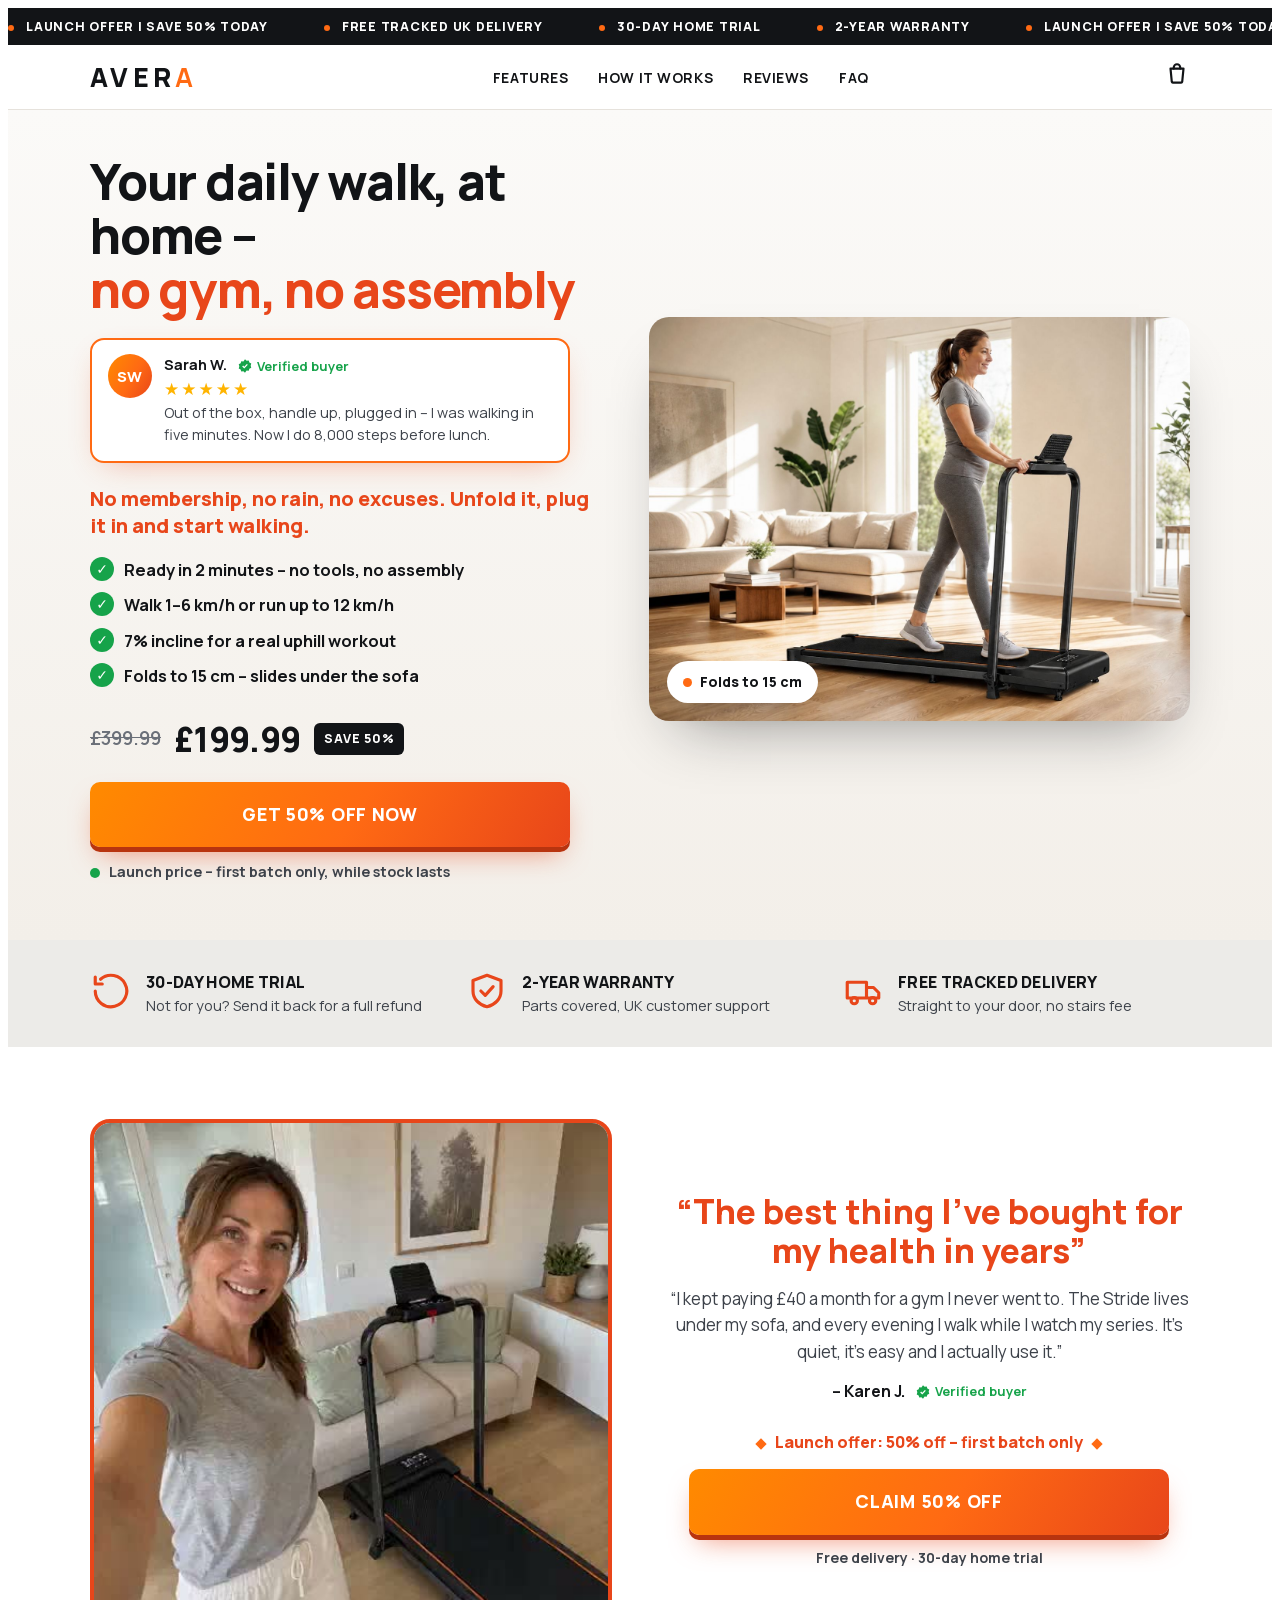
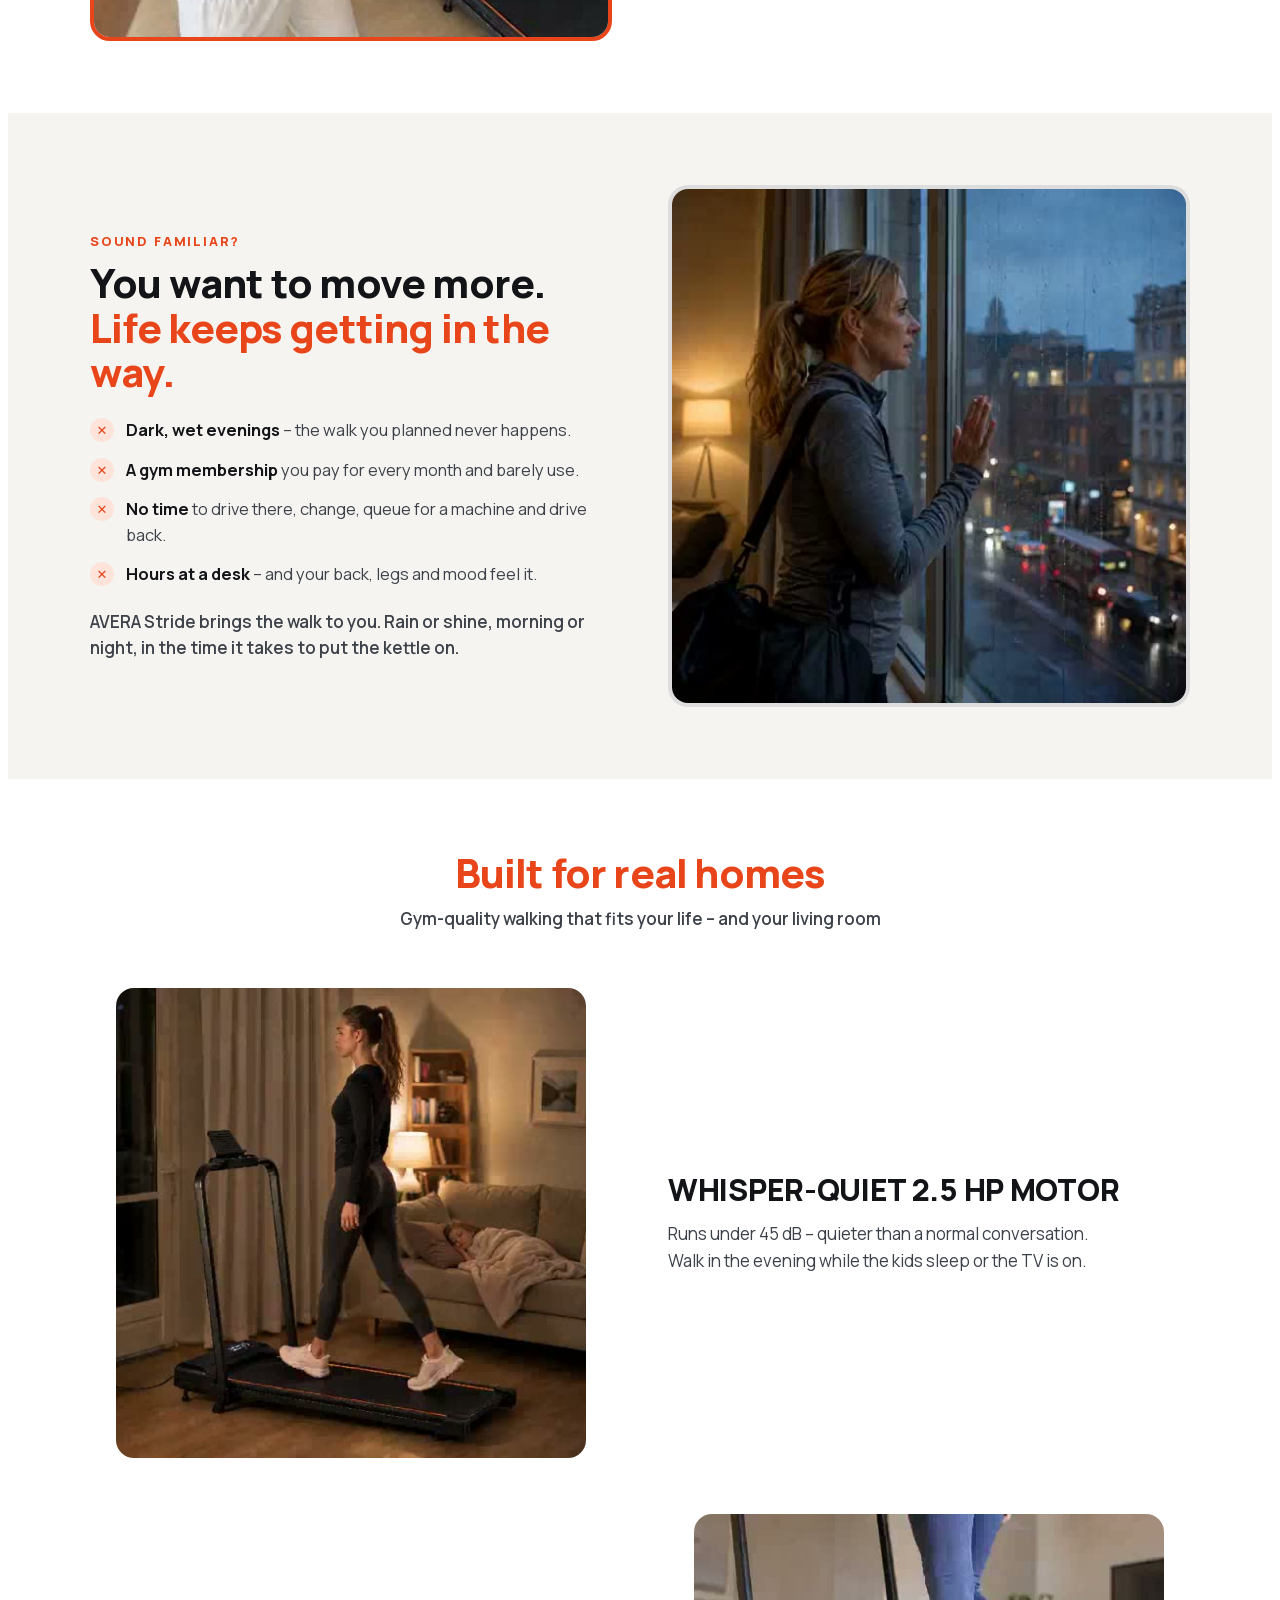
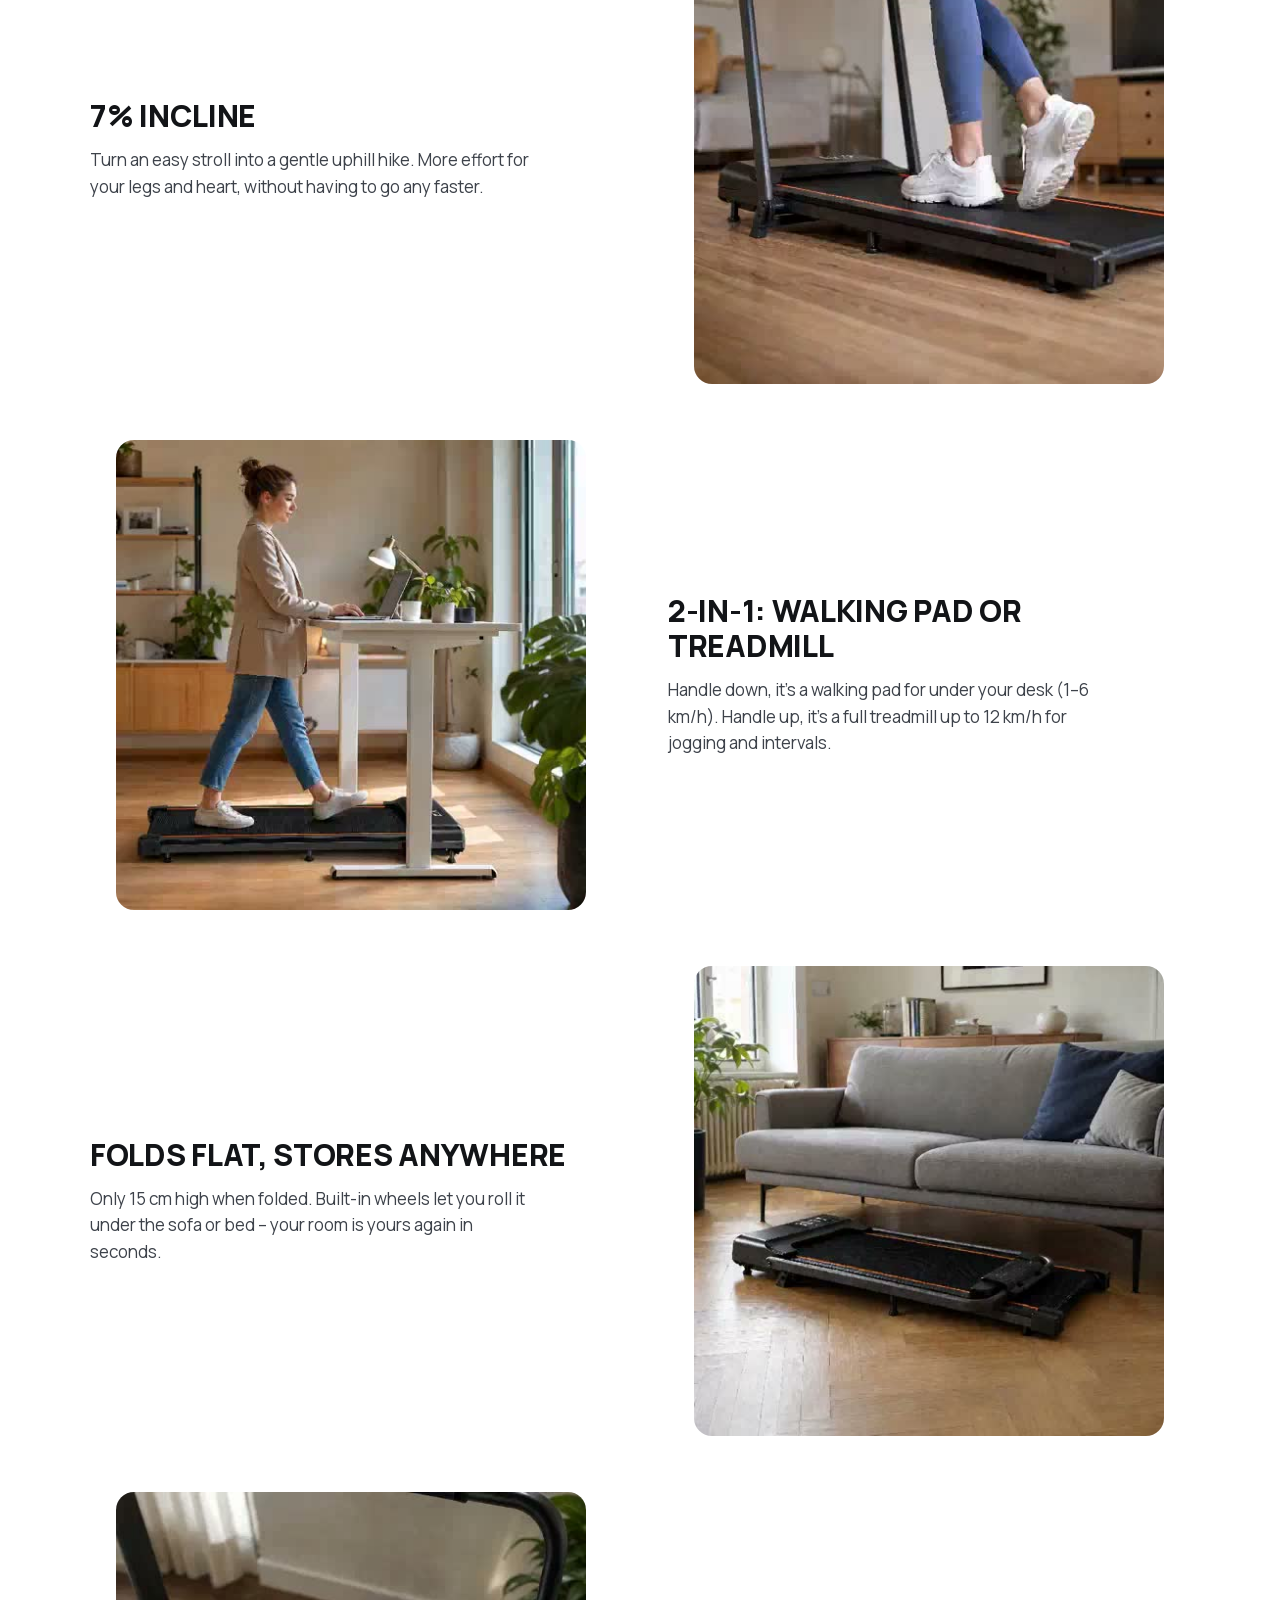
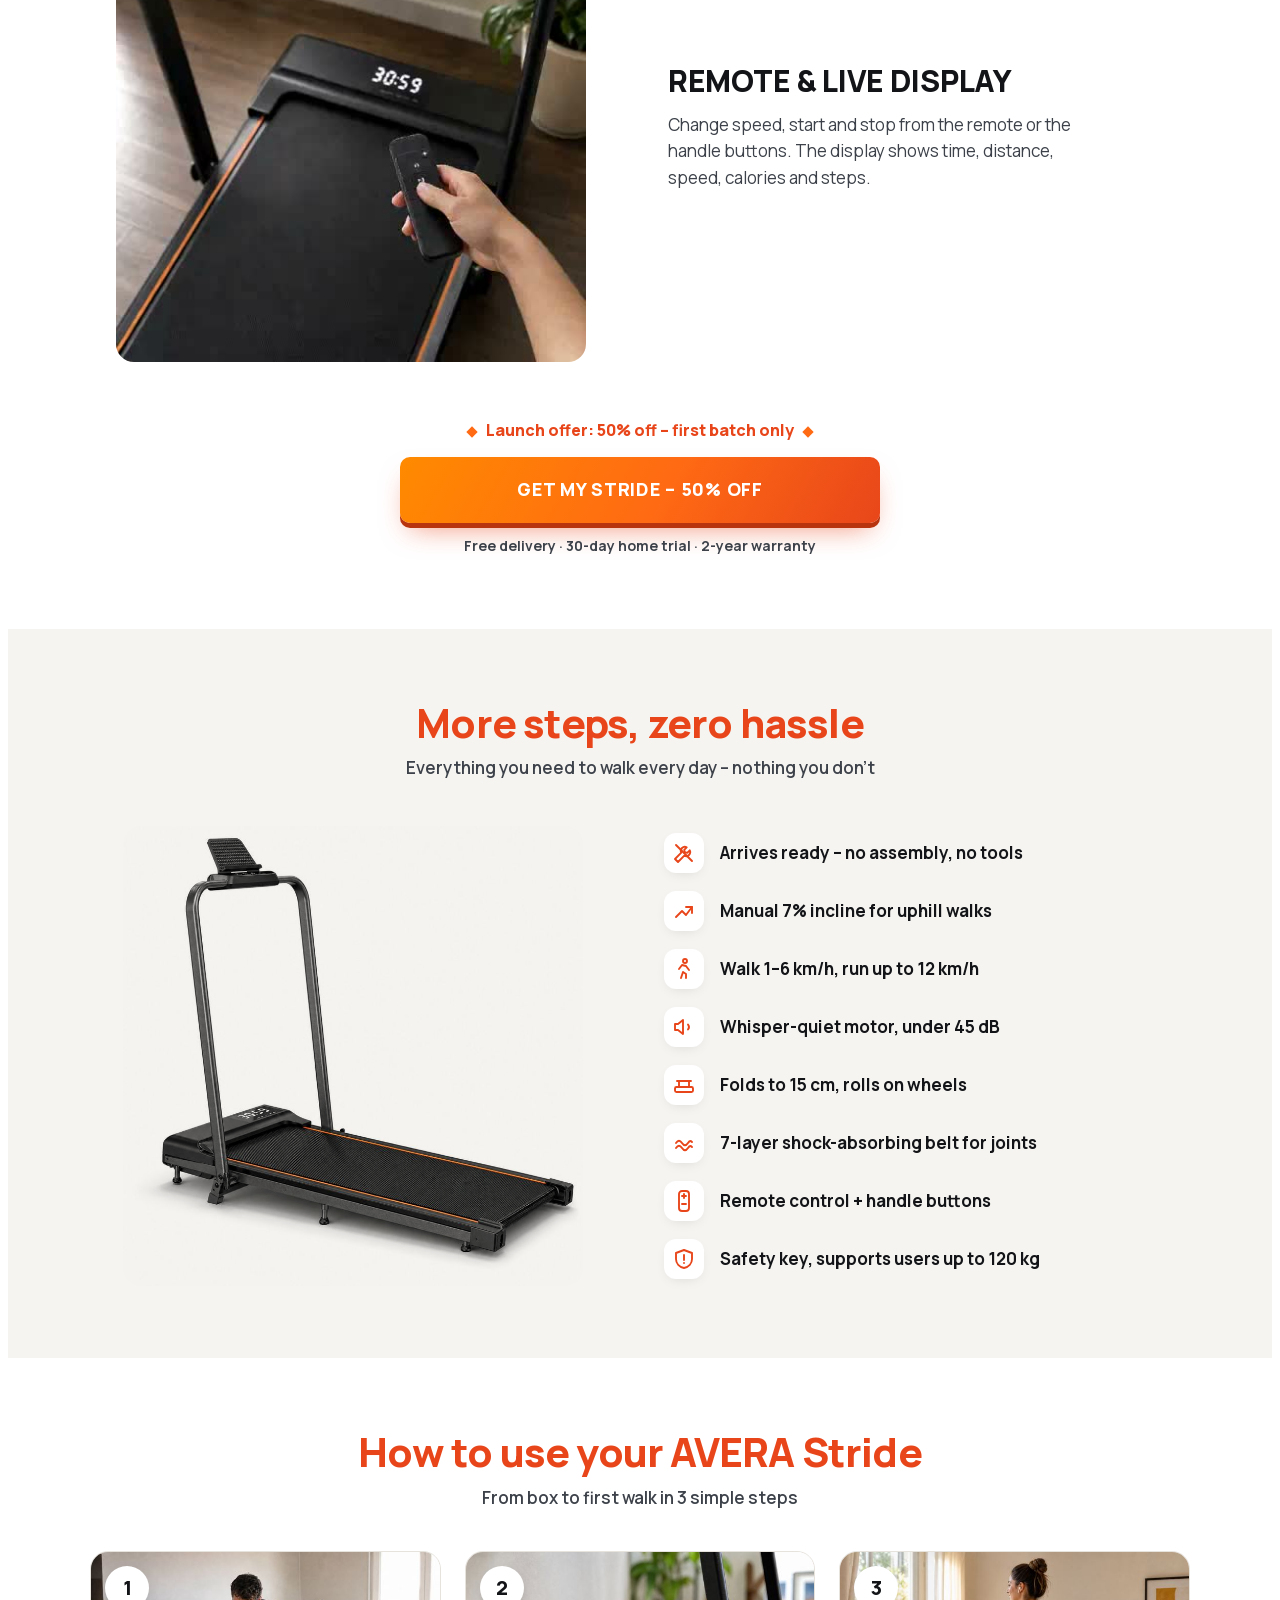
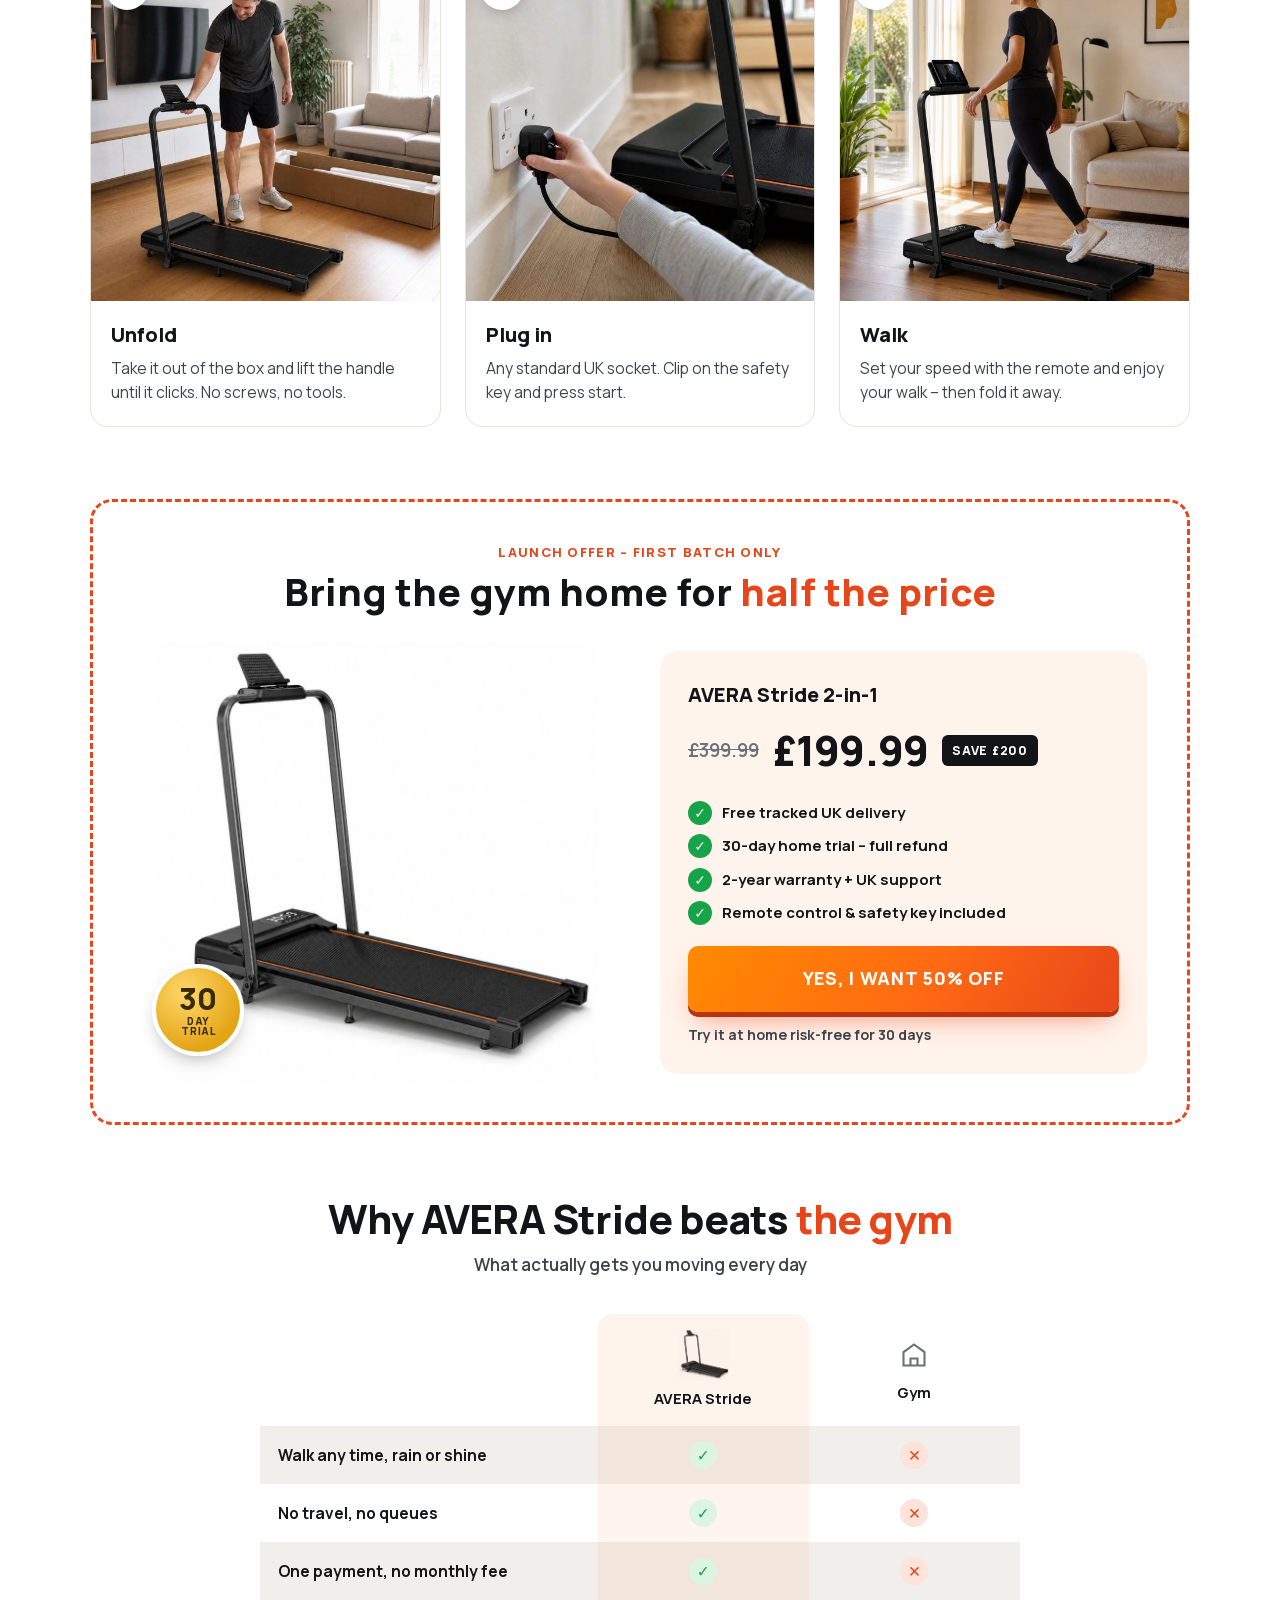
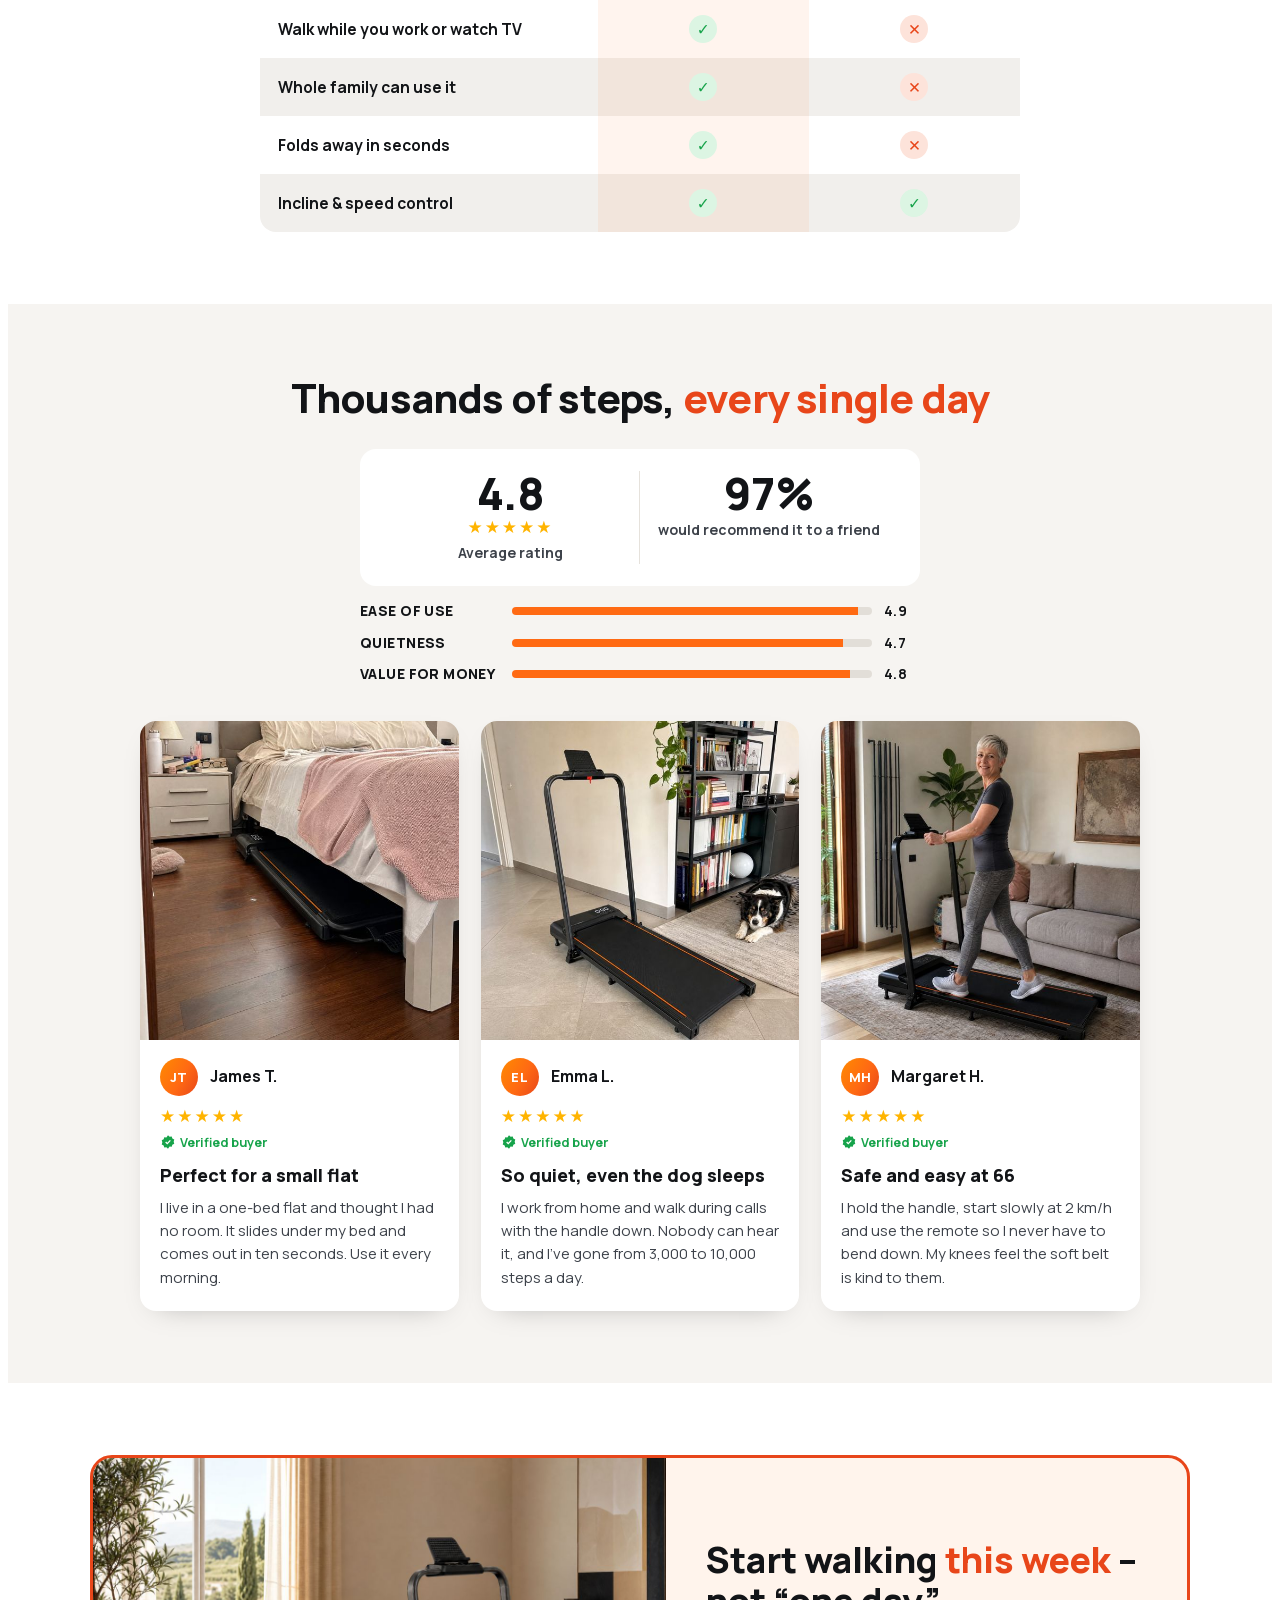
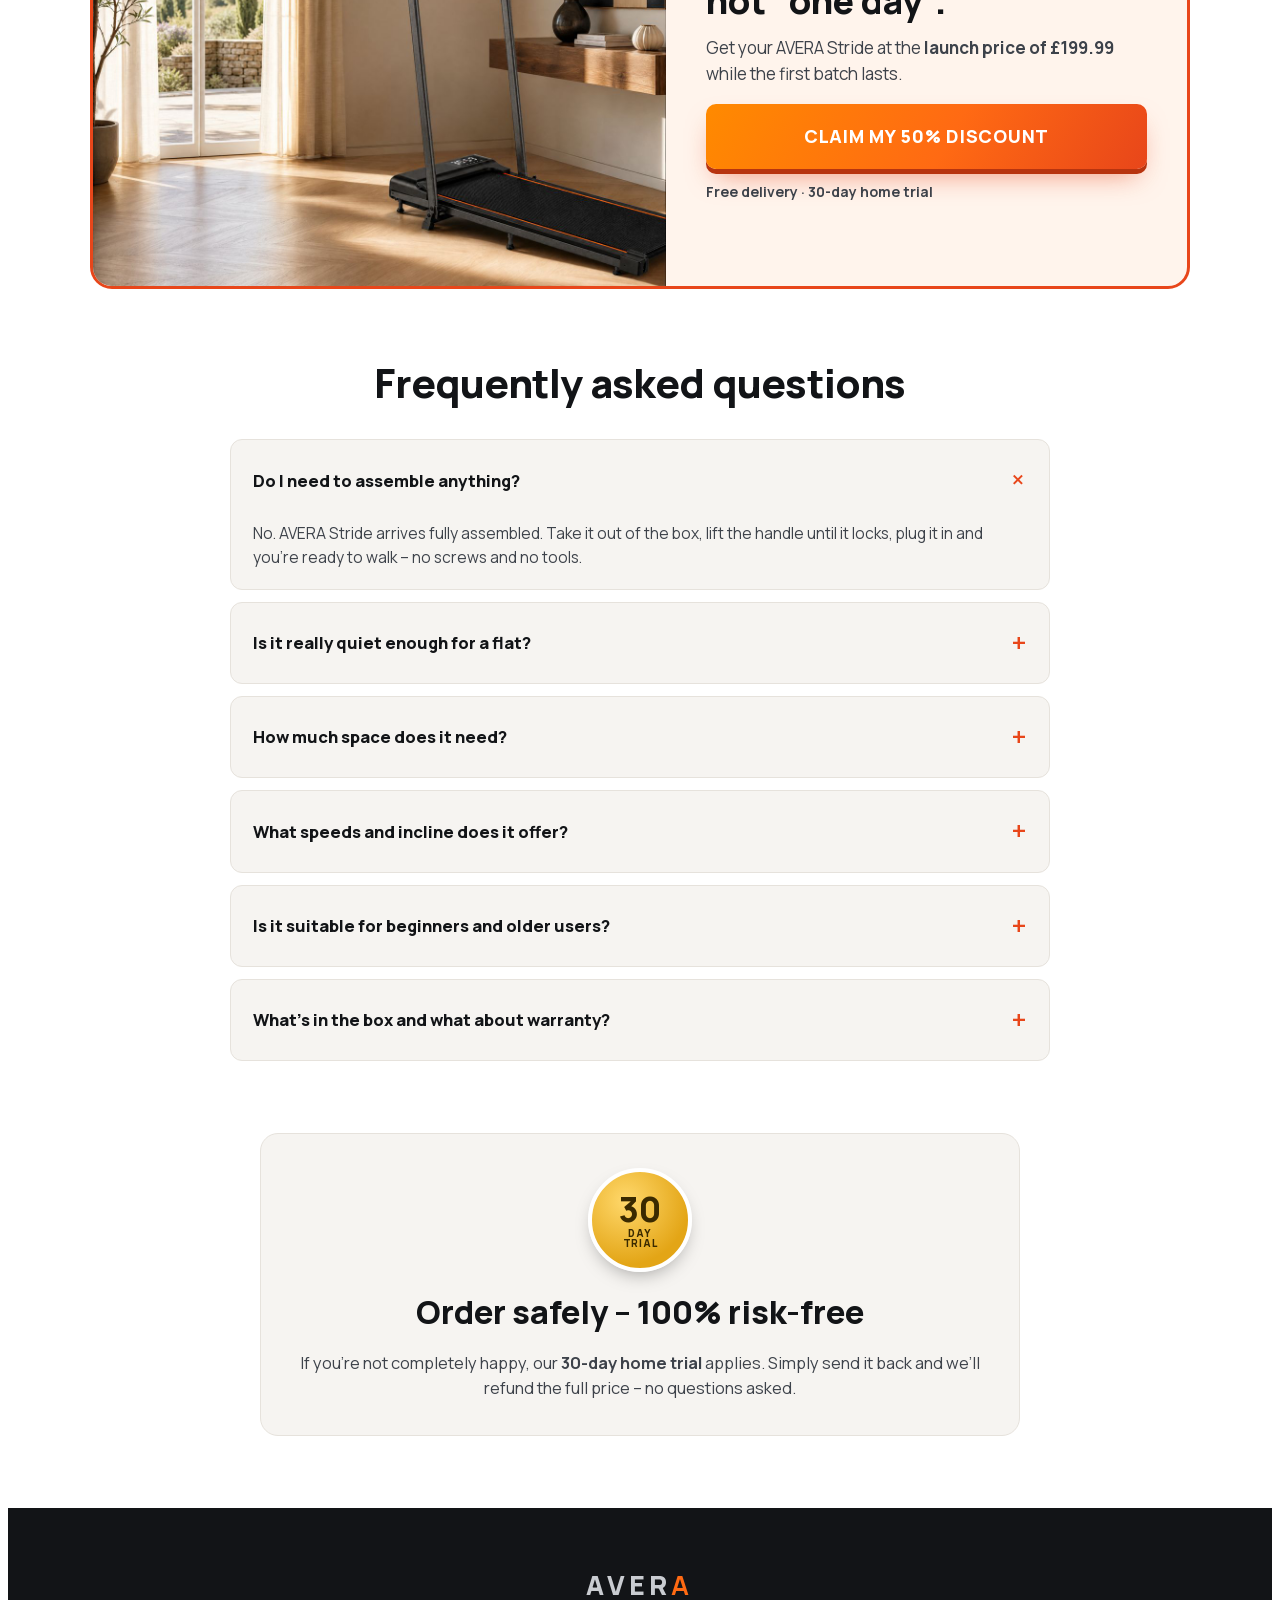
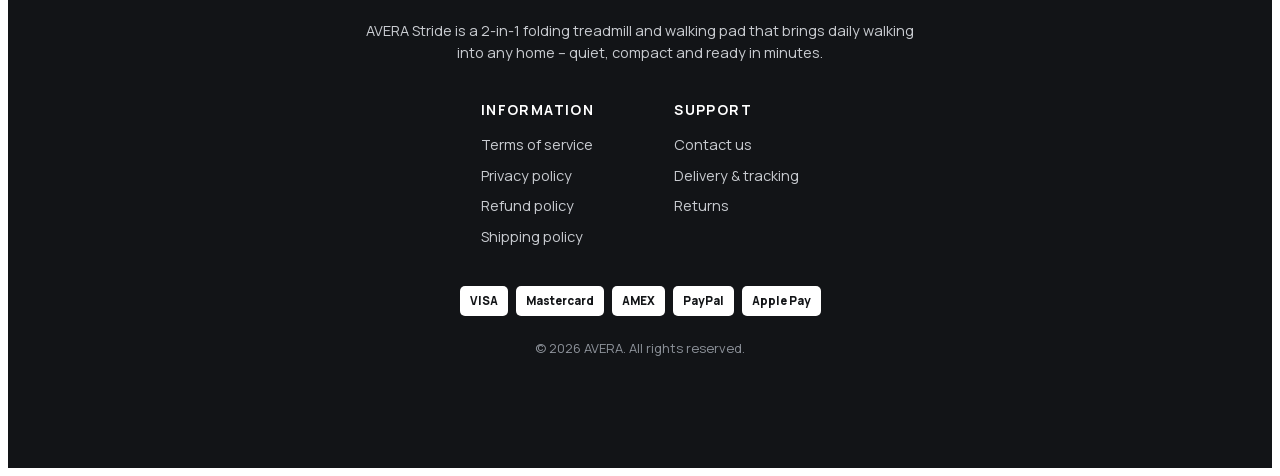
==== index.html @ 20d6e815 "Landing AVERA Stride (UK) per import CheckoutChamp Co-Authored-By: Claude Opus 5.5 (1M context) <nor" ====
<!DOCTYPE html>
<html lang="en-GB">
<head>
<meta charset="utf-8">
<meta name="viewport" content="width=device-width,initial-scale=1">
<title>AVERA Stride – 2-in-1 folding treadmill with incline</title>
<meta name="description" content="AVERA Stride: a 2-in-1 folding treadmill and walking pad with 7% incline. No assembly, whisper-quiet 2.5 HP motor, folds to 15 cm. 30-day home trial.">
<link rel="stylesheet" href="https://camillithomas7-prog.github.io/avera-stride/style-84ce4149.css">
</head>
<body>
<div class="aw">

<div class="aw-bar"><div class="aw-bar-track">
<span>LAUNCH OFFER | SAVE 50% TODAY</span><span>FREE TRACKED UK DELIVERY</span><span>30-DAY HOME TRIAL</span><span>2-YEAR WARRANTY</span>
<span>LAUNCH OFFER | SAVE 50% TODAY</span><span>FREE TRACKED UK DELIVERY</span><span>30-DAY HOME TRIAL</span><span>2-YEAR WARRANTY</span>
</div></div>

<header class="aw-head"><div class="aw-wrap">
<a class="aw-logo" href="#top">AVER<b>A</b></a>
<nav class="aw-nav"><a href="#features">Features</a><a href="#how">How it works</a><a href="#reviews">Reviews</a><a href="#faq">FAQ</a></nav>
<a class="aw-cart" href="/checkout" aria-label="Checkout"><svg viewBox="0 0 24 24" fill="none" stroke="currentColor" stroke-width="2" stroke-linecap="round" stroke-linejoin="round"><path d="M6 7h12l-1.2 12.2a1 1 0 0 1-1 .8H8.2a1 1 0 0 1-1-.8z"/><path d="M9 7V6a3 3 0 0 1 6 0v1"/></svg></a>
</div></header>

<section class="aw-hero" id="top"><div class="aw-wrap aw-hero-in">
<div class="aw-hero-copy">
<h1>Your daily walk, at home –<br><em>no gym, no assembly</em></h1>
<div class="aw-review">
<div class="aw-av">SW</div>
<div><p class="aw-review-top"><b>Sarah W.</b><span class="aw-ver"><svg viewBox="0 0 24 24"><path d="M12 2l2.4 2.2 3.2-.4.9 3.1 2.9 1.5-.9 3.1.9 3.1-2.9 1.5-.9 3.1-3.2-.4L12 22l-2.4-2.2-3.2.4-.9-3.1-2.9-1.5.9-3.1-.9-3.1 2.9-1.5.9-3.1 3.2.4z"/><path d="M8.5 12l2.4 2.4 4.6-4.8" fill="none" stroke="#fff" stroke-width="2"/></svg>Verified buyer</span></p>
<span class="aw-stars">★★★★★</span>
<p>Out of the box, handle up, plugged in – I was walking in five minutes. Now I do 8,000 steps before lunch.</p></div>
</div>
<p class="aw-hook">No membership, no rain, no excuses. Unfold it, plug it in and start walking.</p>
<ul class="aw-ticks">
<li>Ready in 2 minutes – no tools, no assembly</li>
<li>Walk 1–6 km/h or run up to 12 km/h</li>
<li>7% incline for a real uphill workout</li>
<li>Folds to 15 cm – slides under the sofa</li>
</ul>
<div class="aw-price"><s>£399.99</s><strong>£199.99</strong><span>SAVE 50%</span></div>
<a class="aw-cta" href="/checkout">GET 50% OFF NOW</a>
<p class="aw-stock"><i></i>Launch price – first batch only, while stock lasts</p>
</div>
<div class="aw-hero-media"><img src="https://camillithomas7-prog.github.io/avera-stride/assets/hero.jpg" alt="Woman walking on the AVERA Stride treadmill in her living room"><span class="aw-chip">Folds to 15 cm</span></div>
</div></section>

<section class="aw-trust"><div class="aw-wrap aw-trust-in">
<div><svg viewBox="0 0 24 24"><path d="M3 12a9 9 0 1 0 3-6.7"/><path d="M3 4v4h4"/></svg><div><b>30-DAY HOME TRIAL</b><p>Not for you? Send it back for a full refund</p></div></div>
<div><svg viewBox="0 0 24 24"><path d="M12 3l8 3v6c0 4.5-3.4 8-8 9-4.6-1-8-4.5-8-9V6z"/><path d="M8.5 12l2.5 2.5 4.5-5"/></svg><div><b>2-YEAR WARRANTY</b><p>Parts covered, UK customer support</p></div></div>
<div><svg viewBox="0 0 24 24"><path d="M3 7h11v9H3zM14 10h4l3 3v3h-7z"/><circle cx="7" cy="17.5" r="1.8"/><circle cx="17.5" cy="17.5" r="1.8"/></svg><div><b>FREE TRACKED DELIVERY</b><p>Straight to your door, no stairs fee</p></div></div>
</div></section>

<section class="aw-sec"><div class="aw-wrap aw-split">
<div class="aw-frame"><video src="https://camillithomas7-prog.github.io/avera-stride/assets/s-ugc.mp4" poster="https://camillithomas7-prog.github.io/avera-stride/assets/p-ugc.jpg" autoplay muted loop playsinline preload="auto"></video></div>
<div class="aw-quote">
<h2>“The best thing I’ve bought for my health in years”</h2>
<p>“I kept paying £40 a month for a gym I never went to. The Stride lives under my sofa, and every evening I walk while I watch my series. It’s quiet, it’s easy and I actually use it.”</p>
<p class="aw-quote-by"><b>– Karen J.</b><span class="aw-ver"><svg viewBox="0 0 24 24"><path d="M12 2l2.4 2.2 3.2-.4.9 3.1 2.9 1.5-.9 3.1.9 3.1-2.9 1.5-.9 3.1-3.2-.4L12 22l-2.4-2.2-3.2.4-.9-3.1-2.9-1.5.9-3.1-.9-3.1 2.9-1.5.9-3.1 3.2.4z"/><path d="M8.5 12l2.4 2.4 4.6-4.8" fill="none" stroke="#fff" stroke-width="2"/></svg>Verified buyer</span></p>
<p class="aw-flash">Launch offer: 50% off – first batch only</p>
<a class="aw-cta" href="/checkout">CLAIM 50% OFF</a>
<p class="aw-note">Free delivery · 30-day home trial</p>
</div>
</div></section>

<section class="aw-sec aw-soft"><div class="aw-wrap aw-split aw-split--rev">
<div class="aw-frame aw-frame--plain"><video src="https://camillithomas7-prog.github.io/avera-stride/assets/s-problem.mp4" poster="https://camillithomas7-prog.github.io/avera-stride/assets/p-problem.jpg" autoplay muted loop playsinline preload="auto"></video></div>
<div>
<p class="aw-eyebrow">Sound familiar?</p>
<h2 class="aw-h2">You want to move more. <em>Life keeps getting in the way.</em></h2>
<ul class="aw-cross">
<li><b>Dark, wet evenings</b> – the walk you planned never happens.</li>
<li><b>A gym membership</b> you pay for every month and barely use.</li>
<li><b>No time</b> to drive there, change, queue for a machine and drive back.</li>
<li><b>Hours at a desk</b> – and your back, legs and mood feel it.</li>
</ul>
<p class="aw-lead">AVERA Stride brings the walk to you. Rain or shine, morning or night, in the time it takes to put the kettle on.</p>
</div>
</div></section>

<section class="aw-sec" id="features"><div class="aw-wrap">
<div class="aw-center"><h2 class="aw-h2"><em>Built for real homes</em></h2><p class="aw-sub">Gym-quality walking that fits your life – and your living room</p></div>
<div class="aw-feat">
<div class="aw-feat-media"><video src="https://camillithomas7-prog.github.io/avera-stride/assets/s-silent.mp4" poster="https://camillithomas7-prog.github.io/avera-stride/assets/p-silent.jpg" autoplay muted loop playsinline preload="auto"></video></div>
<div class="aw-feat-txt"><h3>WHISPER-QUIET 2.5 HP MOTOR</h3><p>Runs under 45 dB – quieter than a normal conversation. Walk in the evening while the kids sleep or the TV is on.</p></div>
</div>
<div class="aw-feat aw-feat--rev">
<div class="aw-feat-media"><video src="https://camillithomas7-prog.github.io/avera-stride/assets/s-incline.mp4" poster="https://camillithomas7-prog.github.io/avera-stride/assets/p-incline.jpg" autoplay muted loop playsinline preload="auto"></video></div>
<div class="aw-feat-txt"><h3>7% INCLINE</h3><p>Turn an easy stroll into a gentle uphill hike. More effort for your legs and heart, without having to go any faster.</p></div>
</div>
<div class="aw-feat">
<div class="aw-feat-media"><video src="https://camillithomas7-prog.github.io/avera-stride/assets/s-desk.mp4" poster="https://camillithomas7-prog.github.io/avera-stride/assets/p-desk.jpg" autoplay muted loop playsinline preload="auto"></video></div>
<div class="aw-feat-txt"><h3>2-IN-1: WALKING PAD OR TREADMILL</h3><p>Handle down, it’s a walking pad for under your desk (1–6 km/h). Handle up, it’s a full treadmill up to 12 km/h for jogging and intervals.</p></div>
</div>
<div class="aw-feat aw-feat--rev">
<div class="aw-feat-media"><video src="https://camillithomas7-prog.github.io/avera-stride/assets/s-fold.mp4" poster="https://camillithomas7-prog.github.io/avera-stride/assets/p-fold.jpg" autoplay muted loop playsinline preload="auto"></video></div>
<div class="aw-feat-txt"><h3>FOLDS FLAT, STORES ANYWHERE</h3><p>Only 15 cm high when folded. Built-in wheels let you roll it under the sofa or bed – your room is yours again in seconds.</p></div>
</div>
<div class="aw-feat">
<div class="aw-feat-media"><video src="https://camillithomas7-prog.github.io/avera-stride/assets/s-remote.mp4" poster="https://camillithomas7-prog.github.io/avera-stride/assets/p-remote.jpg" autoplay muted loop playsinline preload="auto"></video></div>
<div class="aw-feat-txt"><h3>REMOTE &amp; LIVE DISPLAY</h3><p>Change speed, start and stop from the remote or the handle buttons. The display shows time, distance, speed, calories and steps.</p></div>
</div>
<div class="aw-center aw-mini-cta"><p class="aw-flash">Launch offer: 50% off – first batch only</p><a class="aw-cta" href="/checkout">GET MY STRIDE – 50% OFF</a><p class="aw-note">Free delivery · 30-day home trial · 2-year warranty</p></div>
</div></section>

<section class="aw-sec aw-soft"><div class="aw-wrap aw-benefits">
<div class="aw-center"><h2 class="aw-h2"><em>More steps, zero hassle</em></h2><p class="aw-sub">Everything you need to walk every day – nothing you don’t</p></div>
<div class="aw-ben-in">
<img src="https://camillithomas7-prog.github.io/avera-stride/assets/pack.jpg" alt="AVERA Stride folding treadmill">
<ul class="aw-icons">
<li><svg viewBox="0 0 24 24"><path d="M14.7 6.3a4 4 0 0 0-5.4 5.4L3 18l3 3 6.3-6.3a4 4 0 0 0 5.4-5.4l-2.5 2.5-2.4-.6-.6-2.4z"/><path d="M4 4l16 16"/></svg>Arrives ready – no assembly, no tools</li>
<li><svg viewBox="0 0 24 24"><path d="M4 18l6-6 4 4 6-8"/><path d="M14 8h6v6"/></svg>Manual 7% incline for uphill walks</li>
<li><svg viewBox="0 0 24 24"><circle cx="13" cy="4" r="2"/><path d="M9 21l2-6 3 2v4M7 12l3-4 4 1 3 4"/></svg>Walk 1–6 km/h, run up to 12 km/h</li>
<li><svg viewBox="0 0 24 24"><path d="M11 5L6 9H3v6h3l5 4z"/><path d="M16 9.5a4 4 0 0 1 0 5"/></svg>Whisper-quiet motor, under 45 dB</li>
<li><svg viewBox="0 0 24 24"><rect x="3" y="14" width="18" height="5" rx="1.5"/><path d="M7 14V8M17 14V8M5 8h14"/></svg>Folds to 15 cm, rolls on wheels</li>
<li><svg viewBox="0 0 24 24"><path d="M4 12c2-3 4-3 6 0s4 3 6 0 3-2 4-1"/><path d="M4 17c2-3 4-3 6 0s4 3 6 0 3-2 4-1"/></svg>7-layer shock-absorbing belt for joints</li>
<li><svg viewBox="0 0 24 24"><rect x="7" y="2" width="10" height="20" rx="3"/><path d="M10 7h4M12 5v4M10 15h4"/></svg>Remote control + handle buttons</li>
<li><svg viewBox="0 0 24 24"><path d="M12 3l8 3v6c0 4.5-3.4 8-8 9-4.6-1-8-4.5-8-9V6z"/><path d="M12 8v5M12 16h.01"/></svg>Safety key, supports users up to 120 kg</li>
</ul>
</div>
</div></section>

<section class="aw-sec" id="how"><div class="aw-wrap">
<div class="aw-center"><h2 class="aw-h2"><em>How to use your AVERA Stride</em></h2><p class="aw-sub">From box to first walk in 3 simple steps</p></div>
<div class="aw-steps">
<div class="aw-step"><div class="aw-step-img"><img src="https://camillithomas7-prog.github.io/avera-stride/assets/s1.jpg" alt="Lifting the treadmill handle"><span>1</span></div><div class="aw-step-txt"><h3>Unfold</h3><p>Take it out of the box and lift the handle until it clicks. No screws, no tools.</p></div></div>
<div class="aw-step"><div class="aw-step-img"><img src="https://camillithomas7-prog.github.io/avera-stride/assets/s2.jpg" alt="Plugging the treadmill into a UK socket"><span>2</span></div><div class="aw-step-txt"><h3>Plug in</h3><p>Any standard UK socket. Clip on the safety key and press start.</p></div></div>
<div class="aw-step"><div class="aw-step-img"><img src="https://camillithomas7-prog.github.io/avera-stride/assets/s3.jpg" alt="Woman walking on the treadmill"><span>3</span></div><div class="aw-step-txt"><h3>Walk</h3><p>Set your speed with the remote and enjoy your walk – then fold it away.</p></div></div>
</div>
<p class="aw-swipe">Swipe to see all 3 steps →</p>
</div></section>

<section class="aw-sec" style="padding-top:0"><div class="aw-wrap">
<div class="aw-offer">
<p class="aw-offer-k">Launch offer – first batch only</p>
<h2>Bring the gym home for <em>half the price</em></h2>
<div class="aw-offer-in">
<div class="aw-offer-img"><img src="https://camillithomas7-prog.github.io/avera-stride/assets/pack.jpg" alt="AVERA Stride"><span class="aw-seal">30<small>DAY<br>TRIAL</small></span></div>
<div class="aw-offer-box">
<p class="aw-offer-name">AVERA Stride 2-in-1</p>
<div class="aw-price aw-price--big"><s>£399.99</s><strong>£199.99</strong><span>SAVE £200</span></div>
<ul class="aw-ticks aw-ticks--sm">
<li>Free tracked UK delivery</li>
<li>30-day home trial – full refund</li>
<li>2-year warranty + UK support</li>
<li>Remote control &amp; safety key included</li>
</ul>
<a class="aw-cta aw-cta--pulse" href="/checkout">YES, I WANT 50% OFF</a>
<p class="aw-note">Try it at home risk-free for 30 days</p>
</div>
</div>
</div>
</div></section>

<section class="aw-sec" style="padding-top:0"><div class="aw-wrap">
<div class="aw-center"><h2 class="aw-h2">Why AVERA Stride beats <em>the gym</em></h2><p class="aw-sub">What actually gets you moving every day</p></div>
<div class="aw-compare">
<div class="aw-row aw-row--head"><div></div><div><img src="https://camillithomas7-prog.github.io/avera-stride/assets/pack.jpg" alt=""><b>AVERA Stride</b></div><div><svg viewBox="0 0 24 24"><path d="M3 9.5L12 3l9 6.5V21H3z"/><path d="M9 21v-6h6v6"/></svg><b>Gym</b></div></div>
<div class="aw-row"><div>Walk any time, rain or shine</div><div><span class="aw-yes">✓</span></div><div><span class="aw-no">✕</span></div></div>
<div class="aw-row"><div>No travel, no queues</div><div><span class="aw-yes">✓</span></div><div><span class="aw-no">✕</span></div></div>
<div class="aw-row"><div>One payment, no monthly fee</div><div><span class="aw-yes">✓</span></div><div><span class="aw-no">✕</span></div></div>
<div class="aw-row"><div>Walk while you work or watch TV</div><div><span class="aw-yes">✓</span></div><div><span class="aw-no">✕</span></div></div>
<div class="aw-row"><div>Whole family can use it</div><div><span class="aw-yes">✓</span></div><div><span class="aw-no">✕</span></div></div>
<div class="aw-row"><div>Folds away in seconds</div><div><span class="aw-yes">✓</span></div><div><span class="aw-no">✕</span></div></div>
<div class="aw-row"><div>Incline &amp; speed control</div><div><span class="aw-yes">✓</span></div><div><span class="aw-yes">✓</span></div></div>
</div>
</div></section>

<section class="aw-sec aw-soft" id="reviews"><div class="aw-wrap">
<div class="aw-rev-box">
<h2 class="aw-h2" style="text-align:center">Thousands of steps, <em>every single day</em></h2>
<div class="aw-score">
<div class="aw-score-l"><b>4.8</b><span class="aw-stars">★★★★★</span><small>Average rating</small></div>
<div class="aw-score-r"><b>97%</b><small>would recommend it to a friend</small></div>
</div>
<div class="aw-bars"><p><span>Ease of use</span><i style="--v:96%"></i><b>4.9</b></p><p><span>Quietness</span><i style="--v:92%"></i><b>4.7</b></p><p><span>Value for money</span><i style="--v:94%"></i><b>4.8</b></p></div>
<div class="aw-revs">
<div class="aw-rev"><img src="https://camillithomas7-prog.github.io/avera-stride/assets/r1.jpg" alt="Treadmill stored under a bed"><div class="aw-rev-b"><div class="aw-rev-h"><div class="aw-av">JT</div><b>James T.</b></div><span class="aw-stars">★★★★★</span><span class="aw-ver aw-ver--sm"><svg viewBox="0 0 24 24"><path d="M12 2l2.4 2.2 3.2-.4.9 3.1 2.9 1.5-.9 3.1.9 3.1-2.9 1.5-.9 3.1-3.2-.4L12 22l-2.4-2.2-3.2.4-.9-3.1-2.9-1.5.9-3.1-.9-3.1 2.9-1.5.9-3.1 3.2.4z"/><path d="M8.5 12l2.4 2.4 4.6-4.8" fill="none" stroke="#fff" stroke-width="2"/></svg>Verified buyer</span><h3>Perfect for a small flat</h3><p>I live in a one-bed flat and thought I had no room. It slides under my bed and comes out in ten seconds. Use it every morning.</p></div></div>
<div class="aw-rev"><img src="https://camillithomas7-prog.github.io/avera-stride/assets/r2.jpg" alt="Treadmill in a living room with a dog"><div class="aw-rev-b"><div class="aw-rev-h"><div class="aw-av">EL</div><b>Emma L.</b></div><span class="aw-stars">★★★★★</span><span class="aw-ver aw-ver--sm"><svg viewBox="0 0 24 24"><path d="M12 2l2.4 2.2 3.2-.4.9 3.1 2.9 1.5-.9 3.1.9 3.1-2.9 1.5-.9 3.1-3.2-.4L12 22l-2.4-2.2-3.2.4-.9-3.1-2.9-1.5.9-3.1-.9-3.1 2.9-1.5.9-3.1 3.2.4z"/><path d="M8.5 12l2.4 2.4 4.6-4.8" fill="none" stroke="#fff" stroke-width="2"/></svg>Verified buyer</span><h3>So quiet, even the dog sleeps</h3><p>I work from home and walk during calls with the handle down. Nobody can hear it, and I’ve gone from 3,000 to 10,000 steps a day.</p></div></div>
<div class="aw-rev"><img src="https://camillithomas7-prog.github.io/avera-stride/assets/r3.jpg" alt="Older woman walking on the treadmill"><div class="aw-rev-b"><div class="aw-rev-h"><div class="aw-av">MH</div><b>Margaret H.</b></div><span class="aw-stars">★★★★★</span><span class="aw-ver aw-ver--sm"><svg viewBox="0 0 24 24"><path d="M12 2l2.4 2.2 3.2-.4.9 3.1 2.9 1.5-.9 3.1.9 3.1-2.9 1.5-.9 3.1-3.2-.4L12 22l-2.4-2.2-3.2.4-.9-3.1-2.9-1.5.9-3.1-.9-3.1 2.9-1.5.9-3.1 3.2.4z"/><path d="M8.5 12l2.4 2.4 4.6-4.8" fill="none" stroke="#fff" stroke-width="2"/></svg>Verified buyer</span><h3>Safe and easy at 66</h3><p>I hold the handle, start slowly at 2 km/h and use the remote so I never have to bend down. My knees feel the soft belt is kind to them.</p></div></div>
</div>
</div>
</div></section>

<section class="aw-sec"><div class="aw-wrap">
<div class="aw-final">
<img src="https://camillithomas7-prog.github.io/avera-stride/assets/final.jpg" alt="AVERA Stride in a bright living room">
<div class="aw-final-txt">
<h2>Start walking <em>this week</em> – not “one day”.</h2>
<p>Get your AVERA Stride at the <b>launch price of £199.99</b> while the first batch lasts.</p>
<a class="aw-cta" href="/checkout">CLAIM MY 50% DISCOUNT</a>
<p class="aw-note">Free delivery · 30-day home trial</p>
</div>
</div>
</div></section>

<section class="aw-sec" id="faq" style="padding-top:0"><div class="aw-wrap">
<div class="aw-center"><h2 class="aw-h2">Frequently asked questions</h2></div>
<div class="aw-faq">
<details open><summary>Do I need to assemble anything?</summary><p>No. AVERA Stride arrives fully assembled. Take it out of the box, lift the handle until it locks, plug it in and you’re ready to walk – no screws and no tools.</p></details>
<details><summary>Is it really quiet enough for a flat?</summary><p>Yes. The 2.5 HP DC motor runs under 45 dB and the 7-layer belt absorbs impact, so you can walk in the evening or during calls without disturbing anyone.</p></details>
<details><summary>How much space does it need?</summary><p>In use it measures about 111 × 58 cm. Folded, it is only 15 cm high (130 × 58 × 15 cm) and rolls on built-in wheels, so it fits under most sofas and beds.</p></details>
<details><summary>What speeds and incline does it offer?</summary><p>With the handle down it works as a walking pad from 1 to 6 km/h. With the handle up it becomes a treadmill from 1 to 12 km/h. The deck can be set to a 7% incline for uphill walking.</p></details>
<details><summary>Is it suitable for beginners and older users?</summary><p>Absolutely. It starts at just 1 km/h, has a sturdy handle to hold, a safety key that stops the belt instantly and a remote so you never need to bend down. It supports users up to 120 kg.</p></details>
<details><summary>What’s in the box and what about warranty?</summary><p>You receive the treadmill, remote control, safety key and user manual. Every AVERA Stride comes with a 2-year warranty and our 30-day home trial.</p></details>
</div>
</div></section>

<section class="aw-sec" style="padding-top:0"><div class="aw-wrap">
<div class="aw-guar">
<span class="aw-seal aw-seal--lg">30<small>DAY<br>TRIAL</small></span>
<h2>Order safely – 100% risk-free</h2>
<p>If you’re not completely happy, our <b>30-day home trial</b> applies. Simply send it back and we’ll refund the full price – no questions asked.</p>
</div>
</div></section>

<footer class="aw-foot"><div class="aw-wrap">
<a class="aw-logo aw-logo--w" href="#top">AVER<b>A</b></a>
<p class="aw-foot-d">AVERA Stride is a 2-in-1 folding treadmill and walking pad that brings daily walking into any home – quiet, compact and ready in minutes.</p>
<div class="aw-foot-cols">
<div><h4>Information</h4><a href="/terms-of-service">Terms of service</a><a href="/privacy-policy">Privacy policy</a><a href="/refund-policy">Refund policy</a><a href="/shipping-policy">Shipping policy</a></div>
<div><h4>Support</h4><a href="/contact-us">Contact us</a><a href="/shipping-policy">Delivery &amp; tracking</a><a href="/refund-policy">Returns</a></div>
</div>
<div class="aw-pay"><span>VISA</span><span>Mastercard</span><span>AMEX</span><span>PayPal</span><span>Apple Pay</span></div>
<p class="aw-copy">© 2026 AVERA. All rights reserved.</p>
</div></footer>

<div class="aw-sticky"><div><s>£399.99</s> <b>£199.99</b></div><a href="/checkout">GET 50% OFF</a></div>

</div>
</body>
</html>
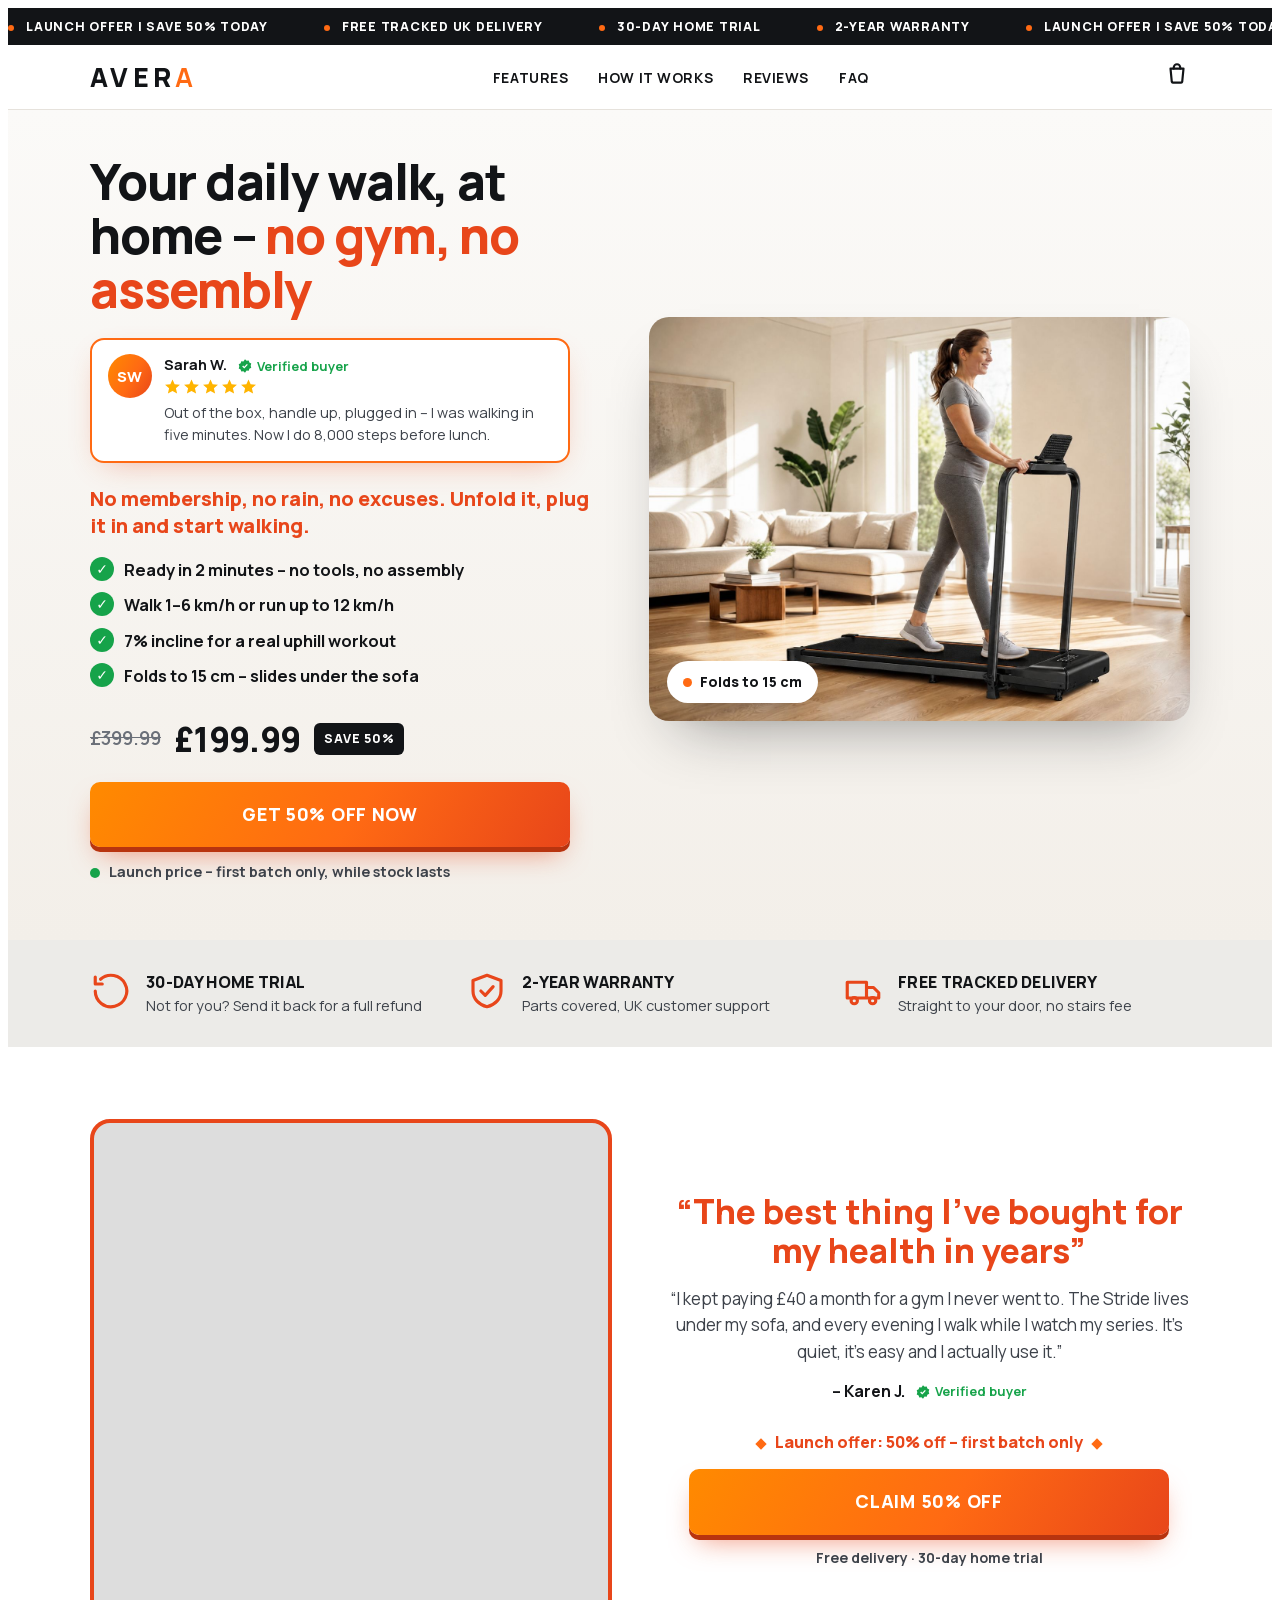
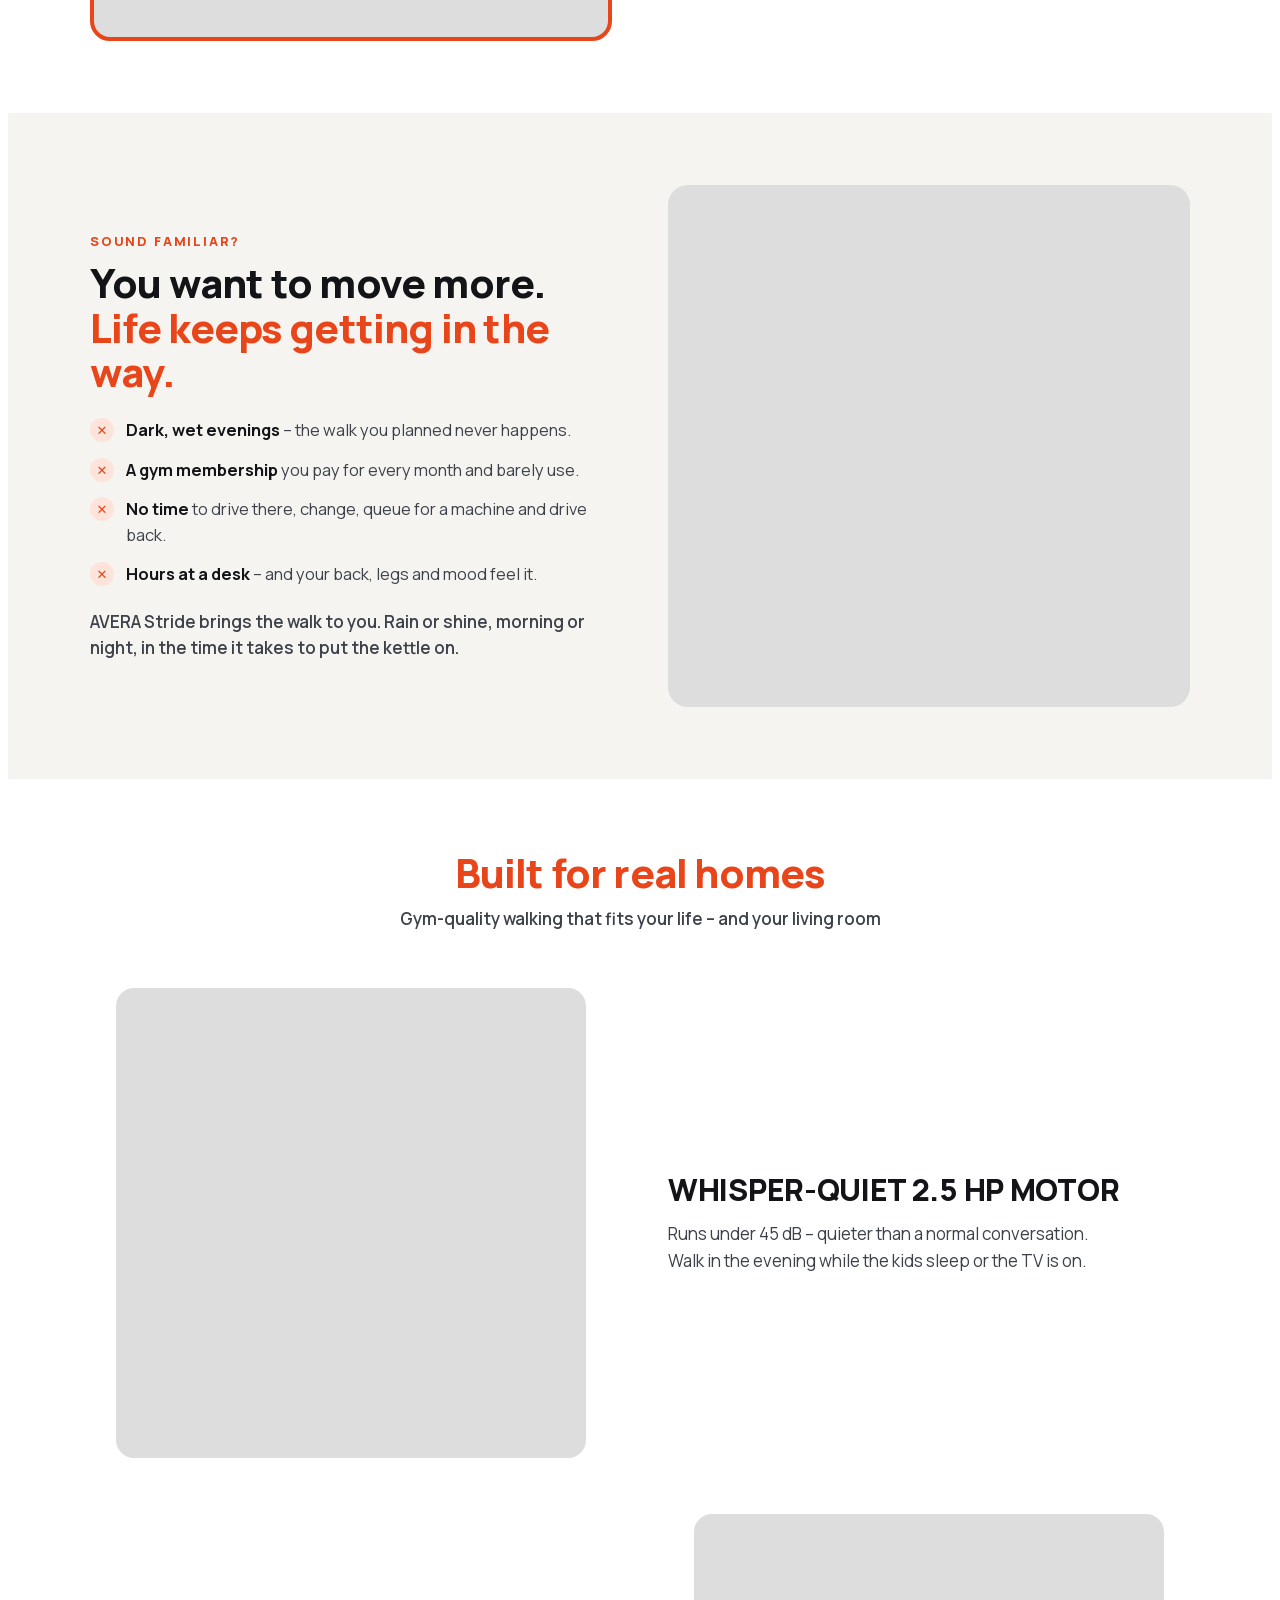
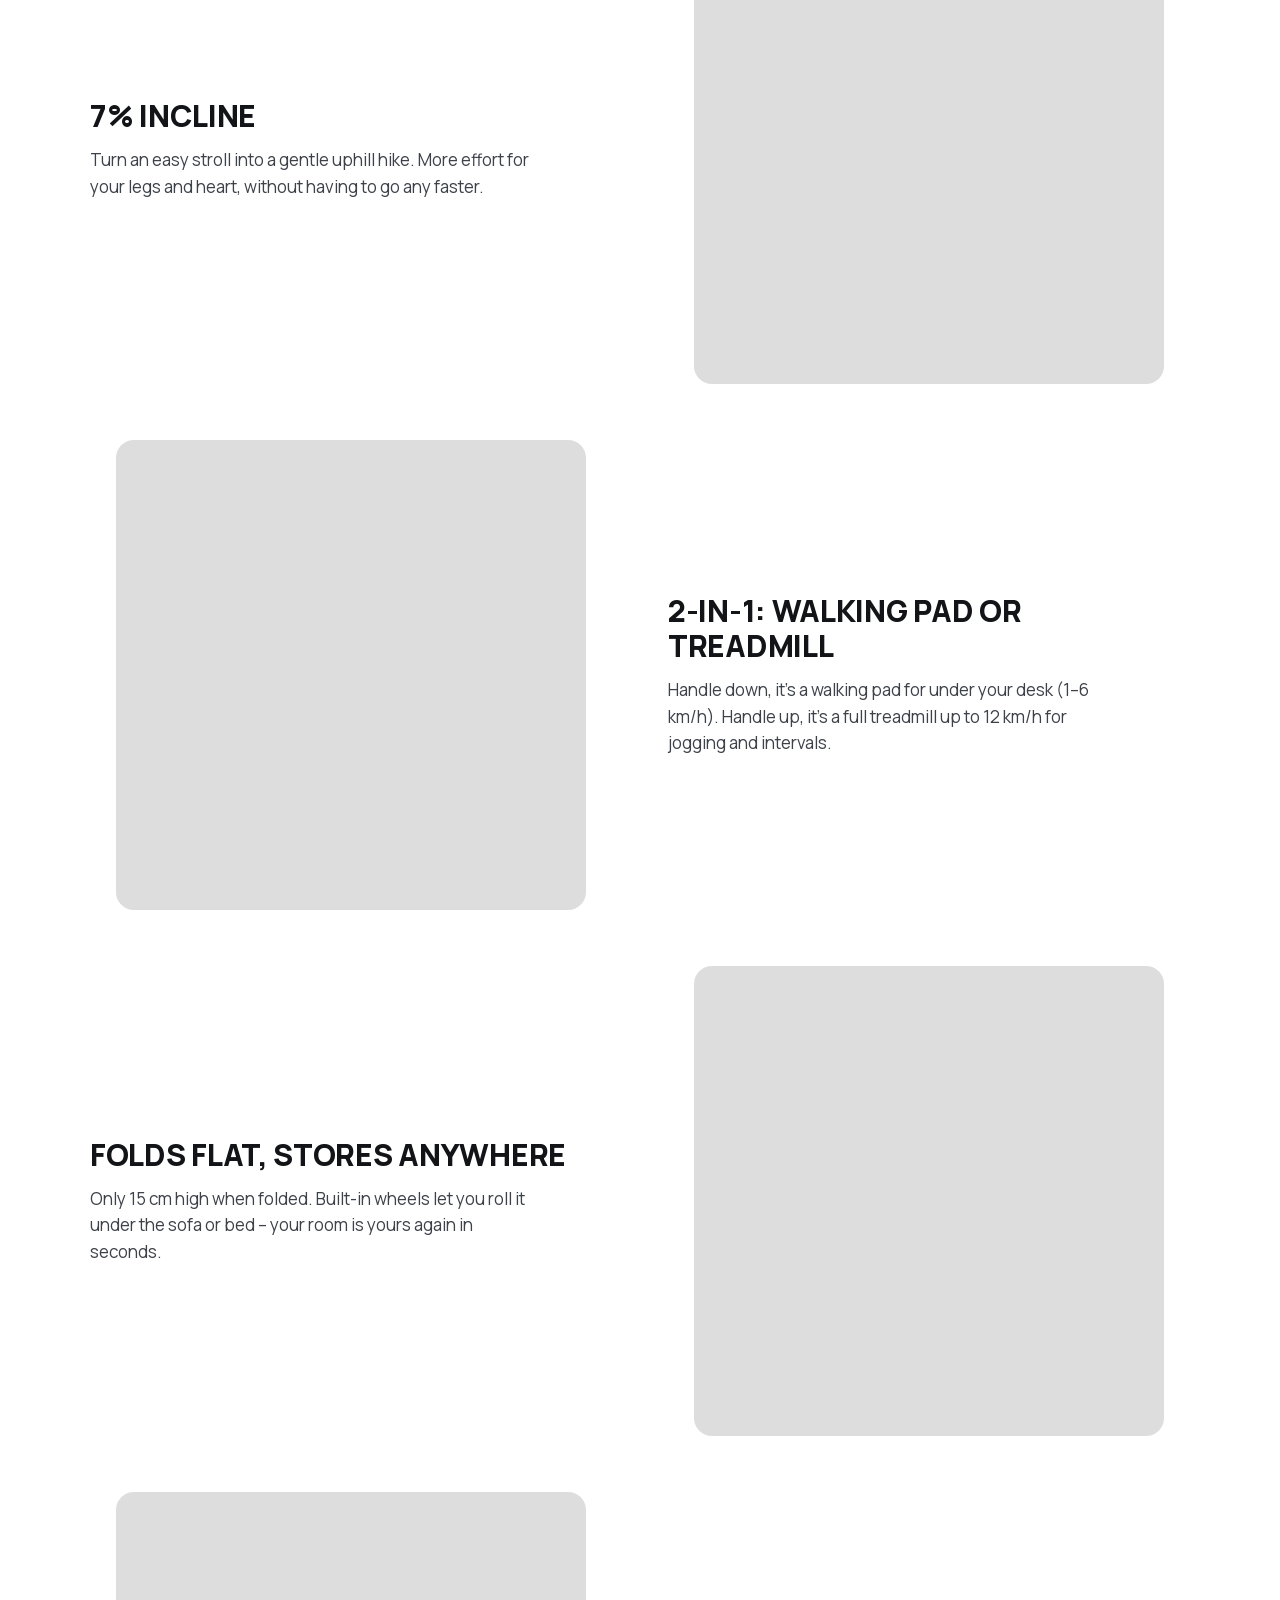
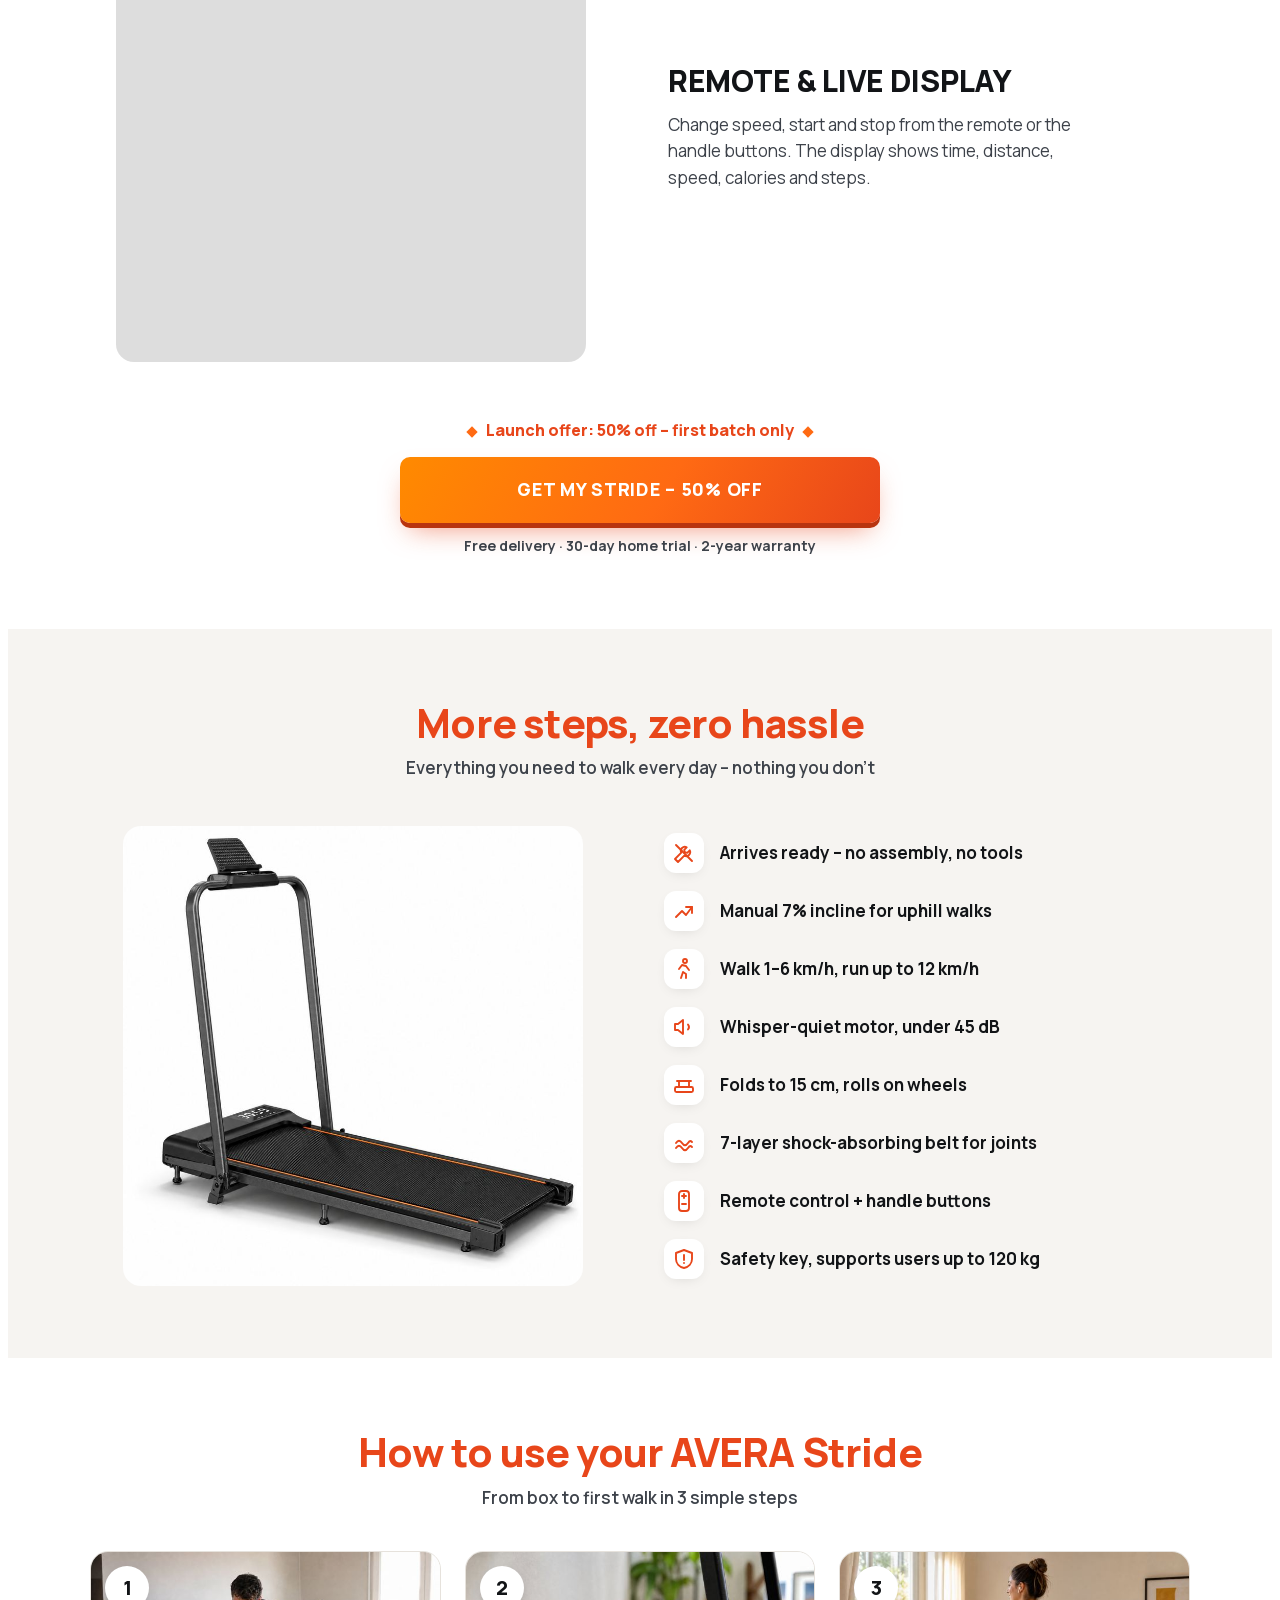
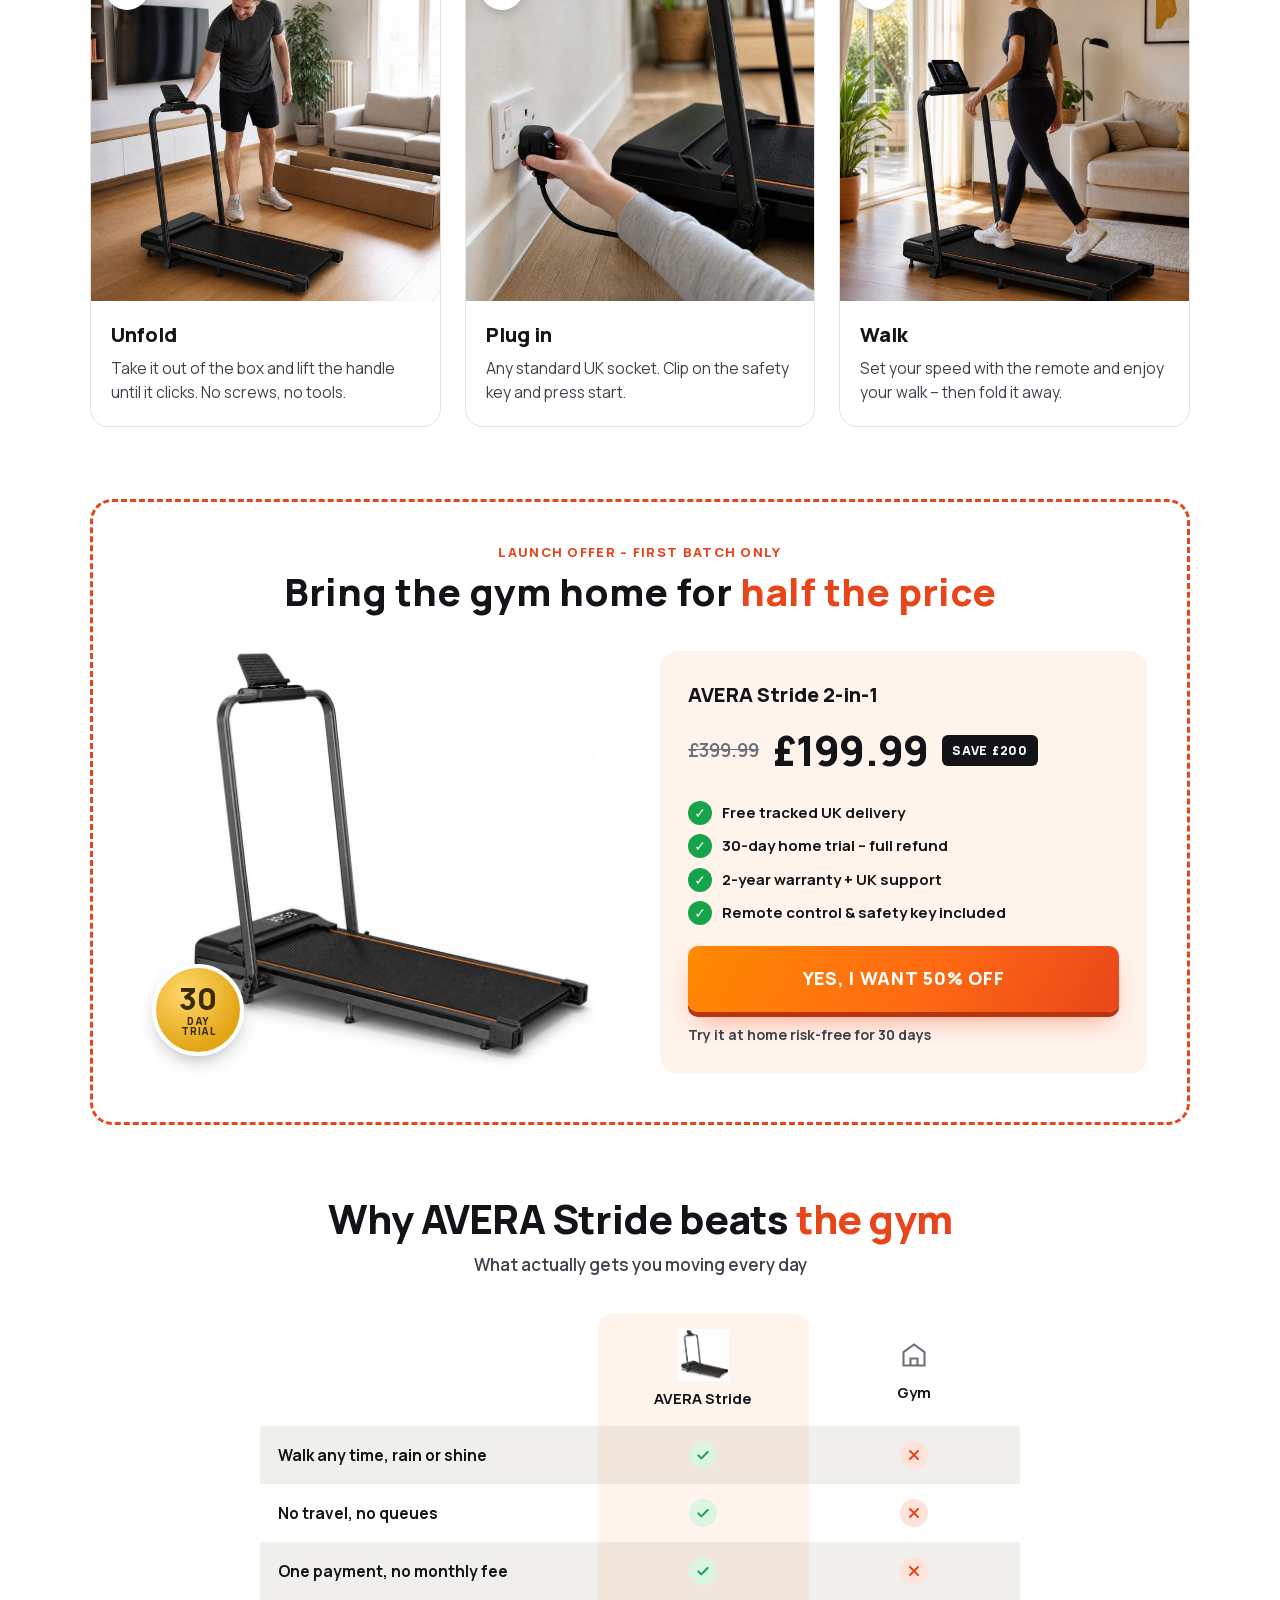
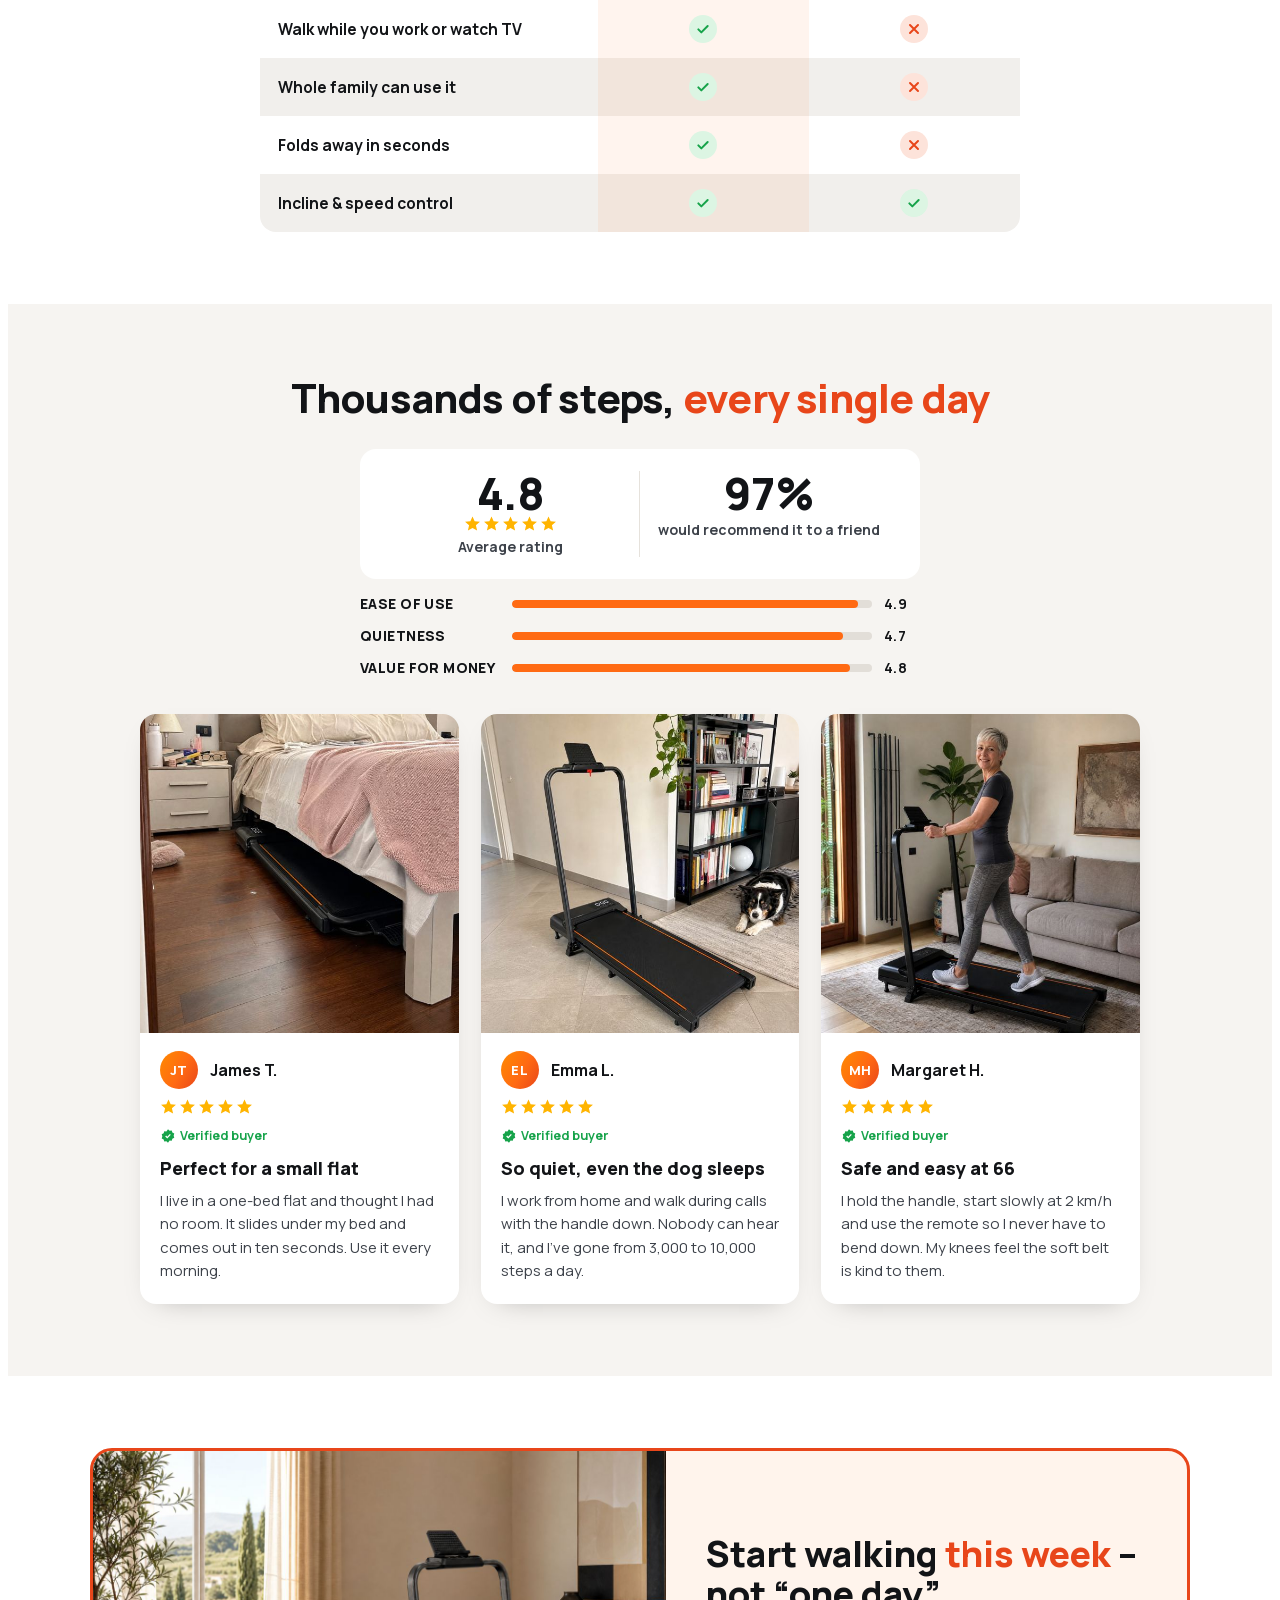
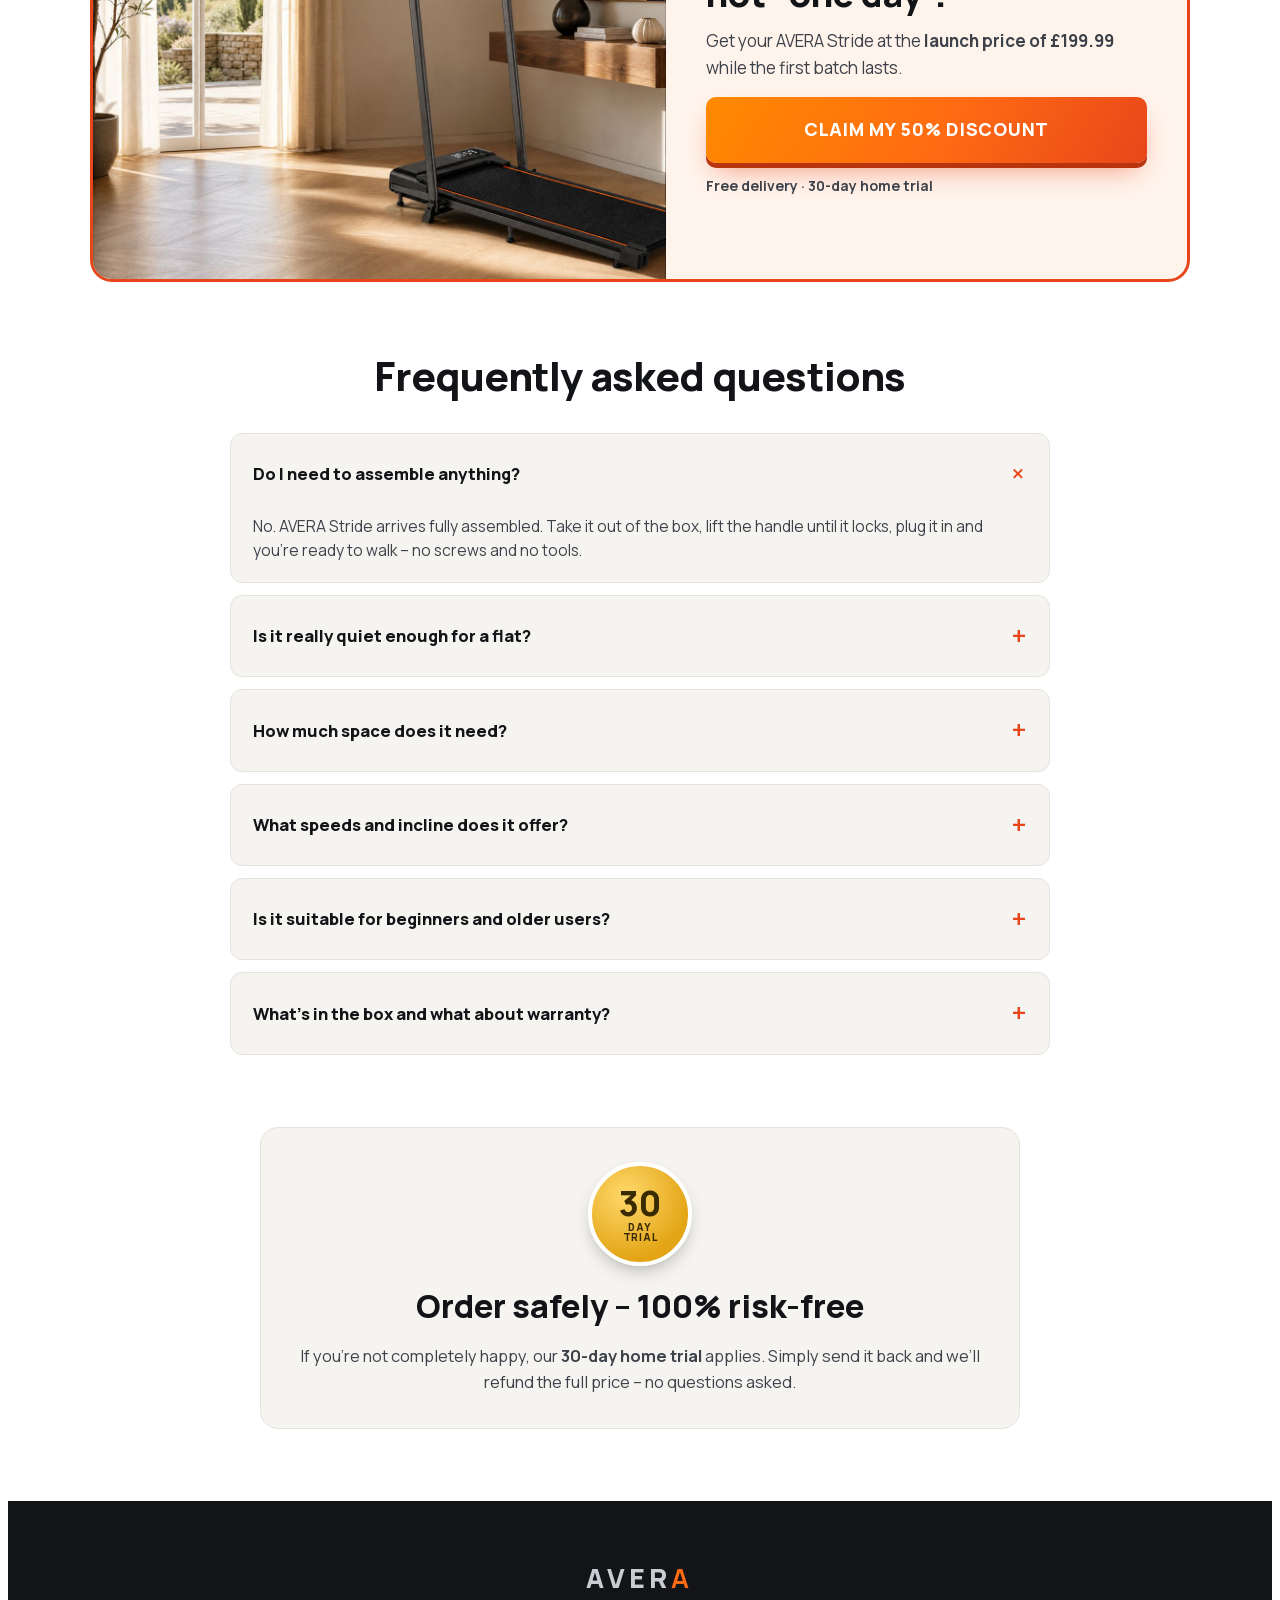
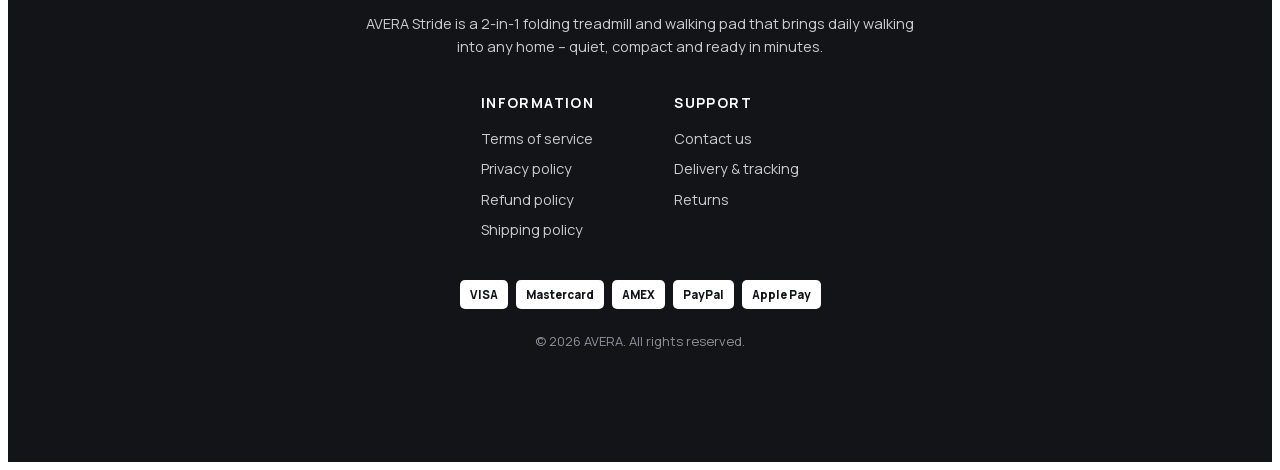
==== commit 85e28388: "Markup compatibile con l'importer CC: niente poster/aria-label/custom property inline, solo ASCII, n" ====
--- a/index.html
+++ b/index.html
@@ -3,9 +3,9 @@
 <head>
 <meta charset="utf-8">
 <meta name="viewport" content="width=device-width,initial-scale=1">
-<title>AVERA Stride – 2-in-1 folding treadmill with incline</title>
+<title>AVERA Stride &#8211; 2-in-1 folding treadmill with incline</title>
 <meta name="description" content="AVERA Stride: a 2-in-1 folding treadmill and walking pad with 7% incline. No assembly, whisper-quiet 2.5 HP motor, folds to 15 cm. 30-day home trial.">
-<link rel="stylesheet" href="https://camillithomas7-prog.github.io/avera-stride/style-84ce4149.css">
+<link rel="stylesheet" href="https://camillithomas7-prog.github.io/avera-stride/style-aa1bf503.css">
 </head>
 <body>
 <div class="aw">
@@ -18,30 +18,30 @@
 <header class="aw-head"><div class="aw-wrap">
 <a class="aw-logo" href="#top">AVER<b>A</b></a>
 <nav class="aw-nav"><a href="#features">Features</a><a href="#how">How it works</a><a href="#reviews">Reviews</a><a href="#faq">FAQ</a></nav>
-<a class="aw-cart" href="/checkout" aria-label="Checkout"><svg viewBox="0 0 24 24" fill="none" stroke="currentColor" stroke-width="2" stroke-linecap="round" stroke-linejoin="round"><path d="M6 7h12l-1.2 12.2a1 1 0 0 1-1 .8H8.2a1 1 0 0 1-1-.8z"/><path d="M9 7V6a3 3 0 0 1 6 0v1"/></svg></a>
+<a class="aw-cart" href="/checkout"><svg viewBox="0 0 24 24" fill="none" stroke="currentColor" stroke-width="2" stroke-linecap="round"><path d="M6 7h12l-1.2 12.2a1 1 0 0 1-1 .8H8.2a1 1 0 0 1-1-.8z"/><path d="M9 7V6a3 3 0 0 1 6 0v1"/></svg></a>
 </div></header>
 
 <section class="aw-hero" id="top"><div class="aw-wrap aw-hero-in">
+<h1>Your daily walk, at home &#8211; <em>no gym, no assembly</em></h1>
+<div class="aw-hero-media"><img src="https://camillithomas7-prog.github.io/avera-stride/assets/hero.jpg" alt="Woman walking on the AVERA Stride treadmill in her living room"><span class="aw-chip">Folds to 15 cm</span></div>
 <div class="aw-hero-copy">
-<h1>Your daily walk, at home –<br><em>no gym, no assembly</em></h1>
 <div class="aw-review">
 <div class="aw-av">SW</div>
 <div><p class="aw-review-top"><b>Sarah W.</b><span class="aw-ver"><svg viewBox="0 0 24 24"><path d="M12 2l2.4 2.2 3.2-.4.9 3.1 2.9 1.5-.9 3.1.9 3.1-2.9 1.5-.9 3.1-3.2-.4L12 22l-2.4-2.2-3.2.4-.9-3.1-2.9-1.5.9-3.1-.9-3.1 2.9-1.5.9-3.1 3.2.4z"/><path d="M8.5 12l2.4 2.4 4.6-4.8" fill="none" stroke="#fff" stroke-width="2"/></svg>Verified buyer</span></p>
-<span class="aw-stars">★★★★★</span>
-<p>Out of the box, handle up, plugged in – I was walking in five minutes. Now I do 8,000 steps before lunch.</p></div>
+<span class="aw-stars"><svg viewBox="0 0 24 24"><path d="M12 2l3 6.9 7.5.7-5.7 5 1.7 7.4L12 18.3 5.5 22l1.7-7.4-5.7-5 7.5-.7z"/></svg><svg viewBox="0 0 24 24"><path d="M12 2l3 6.9 7.5.7-5.7 5 1.7 7.4L12 18.3 5.5 22l1.7-7.4-5.7-5 7.5-.7z"/></svg><svg viewBox="0 0 24 24"><path d="M12 2l3 6.9 7.5.7-5.7 5 1.7 7.4L12 18.3 5.5 22l1.7-7.4-5.7-5 7.5-.7z"/></svg><svg viewBox="0 0 24 24"><path d="M12 2l3 6.9 7.5.7-5.7 5 1.7 7.4L12 18.3 5.5 22l1.7-7.4-5.7-5 7.5-.7z"/></svg><svg viewBox="0 0 24 24"><path d="M12 2l3 6.9 7.5.7-5.7 5 1.7 7.4L12 18.3 5.5 22l1.7-7.4-5.7-5 7.5-.7z"/></svg></span>
+<p>Out of the box, handle up, plugged in &#8211; I was walking in five minutes. Now I do 8,000 steps before lunch.</p></div>
 </div>
 <p class="aw-hook">No membership, no rain, no excuses. Unfold it, plug it in and start walking.</p>
 <ul class="aw-ticks">
-<li>Ready in 2 minutes – no tools, no assembly</li>
-<li>Walk 1–6 km/h or run up to 12 km/h</li>
+<li>Ready in 2 minutes &#8211; no tools, no assembly</li>
+<li>Walk 1&#8211;6 km/h or run up to 12 km/h</li>
 <li>7% incline for a real uphill workout</li>
-<li>Folds to 15 cm – slides under the sofa</li>
-</ul>
-<div class="aw-price"><s>£399.99</s><strong>£199.99</strong><span>SAVE 50%</span></div>
+<li>Folds to 15 cm &#8211; slides under the sofa</li>
+</ul>
+<div class="aw-price"><span class="aw-old">&#163;399.99</span><strong>&#163;199.99</strong><span>SAVE 50%</span></div>
 <a class="aw-cta" href="/checkout">GET 50% OFF NOW</a>
-<p class="aw-stock"><i></i>Launch price – first batch only, while stock lasts</p>
-</div>
-<div class="aw-hero-media"><img src="https://camillithomas7-prog.github.io/avera-stride/assets/hero.jpg" alt="Woman walking on the AVERA Stride treadmill in her living room"><span class="aw-chip">Folds to 15 cm</span></div>
+<p class="aw-stock"><i></i>Launch price &#8211; first batch only, while stock lasts</p>
+</div>
 </div></section>
 
 <section class="aw-trust"><div class="aw-wrap aw-trust-in">
@@ -51,65 +51,65 @@
 </div></section>
 
 <section class="aw-sec"><div class="aw-wrap aw-split">
-<div class="aw-frame"><video src="https://camillithomas7-prog.github.io/avera-stride/assets/s-ugc.mp4" poster="https://camillithomas7-prog.github.io/avera-stride/assets/p-ugc.jpg" autoplay muted loop playsinline preload="auto"></video></div>
+<div class="aw-frame"><video src="https://camillithomas7-prog.github.io/avera-stride/assets/s-ugc.mp4" autoplay muted loop playsinline preload="auto"></video></div>
 <div class="aw-quote">
-<h2>“The best thing I’ve bought for my health in years”</h2>
-<p>“I kept paying £40 a month for a gym I never went to. The Stride lives under my sofa, and every evening I walk while I watch my series. It’s quiet, it’s easy and I actually use it.”</p>
-<p class="aw-quote-by"><b>– Karen J.</b><span class="aw-ver"><svg viewBox="0 0 24 24"><path d="M12 2l2.4 2.2 3.2-.4.9 3.1 2.9 1.5-.9 3.1.9 3.1-2.9 1.5-.9 3.1-3.2-.4L12 22l-2.4-2.2-3.2.4-.9-3.1-2.9-1.5.9-3.1-.9-3.1 2.9-1.5.9-3.1 3.2.4z"/><path d="M8.5 12l2.4 2.4 4.6-4.8" fill="none" stroke="#fff" stroke-width="2"/></svg>Verified buyer</span></p>
-<p class="aw-flash">Launch offer: 50% off – first batch only</p>
+<h2>&#8220;The best thing I&#8217;ve bought for my health in years&#8221;</h2>
+<p>&#8220;I kept paying &#163;40 a month for a gym I never went to. The Stride lives under my sofa, and every evening I walk while I watch my series. It&#8217;s quiet, it&#8217;s easy and I actually use it.&#8221;</p>
+<p class="aw-quote-by"><b>&#8211; Karen J.</b><span class="aw-ver"><svg viewBox="0 0 24 24"><path d="M12 2l2.4 2.2 3.2-.4.9 3.1 2.9 1.5-.9 3.1.9 3.1-2.9 1.5-.9 3.1-3.2-.4L12 22l-2.4-2.2-3.2.4-.9-3.1-2.9-1.5.9-3.1-.9-3.1 2.9-1.5.9-3.1 3.2.4z"/><path d="M8.5 12l2.4 2.4 4.6-4.8" fill="none" stroke="#fff" stroke-width="2"/></svg>Verified buyer</span></p>
+<p class="aw-flash">Launch offer: 50% off &#8211; first batch only</p>
 <a class="aw-cta" href="/checkout">CLAIM 50% OFF</a>
-<p class="aw-note">Free delivery · 30-day home trial</p>
+<p class="aw-note">Free delivery &#183; 30-day home trial</p>
 </div>
 </div></section>
 
 <section class="aw-sec aw-soft"><div class="aw-wrap aw-split aw-split--rev">
-<div class="aw-frame aw-frame--plain"><video src="https://camillithomas7-prog.github.io/avera-stride/assets/s-problem.mp4" poster="https://camillithomas7-prog.github.io/avera-stride/assets/p-problem.jpg" autoplay muted loop playsinline preload="auto"></video></div>
+<div class="aw-frame aw-frame--plain"><video src="https://camillithomas7-prog.github.io/avera-stride/assets/s-problem.mp4" autoplay muted loop playsinline preload="auto"></video></div>
 <div>
 <p class="aw-eyebrow">Sound familiar?</p>
 <h2 class="aw-h2">You want to move more. <em>Life keeps getting in the way.</em></h2>
 <ul class="aw-cross">
-<li><b>Dark, wet evenings</b> – the walk you planned never happens.</li>
+<li><b>Dark, wet evenings</b> &#8211; the walk you planned never happens.</li>
 <li><b>A gym membership</b> you pay for every month and barely use.</li>
 <li><b>No time</b> to drive there, change, queue for a machine and drive back.</li>
-<li><b>Hours at a desk</b> – and your back, legs and mood feel it.</li>
+<li><b>Hours at a desk</b> &#8211; and your back, legs and mood feel it.</li>
 </ul>
 <p class="aw-lead">AVERA Stride brings the walk to you. Rain or shine, morning or night, in the time it takes to put the kettle on.</p>
 </div>
 </div></section>
 
 <section class="aw-sec" id="features"><div class="aw-wrap">
-<div class="aw-center"><h2 class="aw-h2"><em>Built for real homes</em></h2><p class="aw-sub">Gym-quality walking that fits your life – and your living room</p></div>
+<div class="aw-center"><h2 class="aw-h2"><em>Built for real homes</em></h2><p class="aw-sub">Gym-quality walking that fits your life &#8211; and your living room</p></div>
 <div class="aw-feat">
-<div class="aw-feat-media"><video src="https://camillithomas7-prog.github.io/avera-stride/assets/s-silent.mp4" poster="https://camillithomas7-prog.github.io/avera-stride/assets/p-silent.jpg" autoplay muted loop playsinline preload="auto"></video></div>
-<div class="aw-feat-txt"><h3>WHISPER-QUIET 2.5 HP MOTOR</h3><p>Runs under 45 dB – quieter than a normal conversation. Walk in the evening while the kids sleep or the TV is on.</p></div>
+<div class="aw-feat-media"><video src="https://camillithomas7-prog.github.io/avera-stride/assets/s-silent.mp4" autoplay muted loop playsinline preload="auto"></video></div>
+<div class="aw-feat-txt"><h3>WHISPER-QUIET 2.5 HP MOTOR</h3><p>Runs under 45 dB &#8211; quieter than a normal conversation. Walk in the evening while the kids sleep or the TV is on.</p></div>
 </div>
 <div class="aw-feat aw-feat--rev">
-<div class="aw-feat-media"><video src="https://camillithomas7-prog.github.io/avera-stride/assets/s-incline.mp4" poster="https://camillithomas7-prog.github.io/avera-stride/assets/p-incline.jpg" autoplay muted loop playsinline preload="auto"></video></div>
+<div class="aw-feat-media"><video src="https://camillithomas7-prog.github.io/avera-stride/assets/s-incline.mp4" autoplay muted loop playsinline preload="auto"></video></div>
 <div class="aw-feat-txt"><h3>7% INCLINE</h3><p>Turn an easy stroll into a gentle uphill hike. More effort for your legs and heart, without having to go any faster.</p></div>
 </div>
 <div class="aw-feat">
-<div class="aw-feat-media"><video src="https://camillithomas7-prog.github.io/avera-stride/assets/s-desk.mp4" poster="https://camillithomas7-prog.github.io/avera-stride/assets/p-desk.jpg" autoplay muted loop playsinline preload="auto"></video></div>
-<div class="aw-feat-txt"><h3>2-IN-1: WALKING PAD OR TREADMILL</h3><p>Handle down, it’s a walking pad for under your desk (1–6 km/h). Handle up, it’s a full treadmill up to 12 km/h for jogging and intervals.</p></div>
+<div class="aw-feat-media"><video src="https://camillithomas7-prog.github.io/avera-stride/assets/s-desk.mp4" autoplay muted loop playsinline preload="auto"></video></div>
+<div class="aw-feat-txt"><h3>2-IN-1: WALKING PAD OR TREADMILL</h3><p>Handle down, it&#8217;s a walking pad for under your desk (1&#8211;6 km/h). Handle up, it&#8217;s a full treadmill up to 12 km/h for jogging and intervals.</p></div>
 </div>
 <div class="aw-feat aw-feat--rev">
-<div class="aw-feat-media"><video src="https://camillithomas7-prog.github.io/avera-stride/assets/s-fold.mp4" poster="https://camillithomas7-prog.github.io/avera-stride/assets/p-fold.jpg" autoplay muted loop playsinline preload="auto"></video></div>
-<div class="aw-feat-txt"><h3>FOLDS FLAT, STORES ANYWHERE</h3><p>Only 15 cm high when folded. Built-in wheels let you roll it under the sofa or bed – your room is yours again in seconds.</p></div>
+<div class="aw-feat-media"><video src="https://camillithomas7-prog.github.io/avera-stride/assets/s-fold.mp4" autoplay muted loop playsinline preload="auto"></video></div>
+<div class="aw-feat-txt"><h3>FOLDS FLAT, STORES ANYWHERE</h3><p>Only 15 cm high when folded. Built-in wheels let you roll it under the sofa or bed &#8211; your room is yours again in seconds.</p></div>
 </div>
 <div class="aw-feat">
-<div class="aw-feat-media"><video src="https://camillithomas7-prog.github.io/avera-stride/assets/s-remote.mp4" poster="https://camillithomas7-prog.github.io/avera-stride/assets/p-remote.jpg" autoplay muted loop playsinline preload="auto"></video></div>
+<div class="aw-feat-media"><video src="https://camillithomas7-prog.github.io/avera-stride/assets/s-remote.mp4" autoplay muted loop playsinline preload="auto"></video></div>
 <div class="aw-feat-txt"><h3>REMOTE &amp; LIVE DISPLAY</h3><p>Change speed, start and stop from the remote or the handle buttons. The display shows time, distance, speed, calories and steps.</p></div>
 </div>
-<div class="aw-center aw-mini-cta"><p class="aw-flash">Launch offer: 50% off – first batch only</p><a class="aw-cta" href="/checkout">GET MY STRIDE – 50% OFF</a><p class="aw-note">Free delivery · 30-day home trial · 2-year warranty</p></div>
+<div class="aw-center aw-mini-cta"><p class="aw-flash">Launch offer: 50% off &#8211; first batch only</p><a class="aw-cta" href="/checkout">GET MY STRIDE &#8211; 50% OFF</a><p class="aw-note">Free delivery &#183; 30-day home trial &#183; 2-year warranty</p></div>
 </div></section>
 
 <section class="aw-sec aw-soft"><div class="aw-wrap aw-benefits">
-<div class="aw-center"><h2 class="aw-h2"><em>More steps, zero hassle</em></h2><p class="aw-sub">Everything you need to walk every day – nothing you don’t</p></div>
+<div class="aw-center"><h2 class="aw-h2"><em>More steps, zero hassle</em></h2><p class="aw-sub">Everything you need to walk every day &#8211; nothing you don&#8217;t</p></div>
 <div class="aw-ben-in">
 <img src="https://camillithomas7-prog.github.io/avera-stride/assets/pack.jpg" alt="AVERA Stride folding treadmill">
 <ul class="aw-icons">
-<li><svg viewBox="0 0 24 24"><path d="M14.7 6.3a4 4 0 0 0-5.4 5.4L3 18l3 3 6.3-6.3a4 4 0 0 0 5.4-5.4l-2.5 2.5-2.4-.6-.6-2.4z"/><path d="M4 4l16 16"/></svg>Arrives ready – no assembly, no tools</li>
+<li><svg viewBox="0 0 24 24"><path d="M14.7 6.3a4 4 0 0 0-5.4 5.4L3 18l3 3 6.3-6.3a4 4 0 0 0 5.4-5.4l-2.5 2.5-2.4-.6-.6-2.4z"/><path d="M4 4l16 16"/></svg>Arrives ready &#8211; no assembly, no tools</li>
 <li><svg viewBox="0 0 24 24"><path d="M4 18l6-6 4 4 6-8"/><path d="M14 8h6v6"/></svg>Manual 7% incline for uphill walks</li>
-<li><svg viewBox="0 0 24 24"><circle cx="13" cy="4" r="2"/><path d="M9 21l2-6 3 2v4M7 12l3-4 4 1 3 4"/></svg>Walk 1–6 km/h, run up to 12 km/h</li>
+<li><svg viewBox="0 0 24 24"><circle cx="13" cy="4" r="2"/><path d="M9 21l2-6 3 2v4M7 12l3-4 4 1 3 4"/></svg>Walk 1&#8211;6 km/h, run up to 12 km/h</li>
 <li><svg viewBox="0 0 24 24"><path d="M11 5L6 9H3v6h3l5 4z"/><path d="M16 9.5a4 4 0 0 1 0 5"/></svg>Whisper-quiet motor, under 45 dB</li>
 <li><svg viewBox="0 0 24 24"><rect x="3" y="14" width="18" height="5" rx="1.5"/><path d="M7 14V8M17 14V8M5 8h14"/></svg>Folds to 15 cm, rolls on wheels</li>
 <li><svg viewBox="0 0 24 24"><path d="M4 12c2-3 4-3 6 0s4 3 6 0 3-2 4-1"/><path d="M4 17c2-3 4-3 6 0s4 3 6 0 3-2 4-1"/></svg>7-layer shock-absorbing belt for joints</li>
@@ -124,23 +124,23 @@
 <div class="aw-steps">
 <div class="aw-step"><div class="aw-step-img"><img src="https://camillithomas7-prog.github.io/avera-stride/assets/s1.jpg" alt="Lifting the treadmill handle"><span>1</span></div><div class="aw-step-txt"><h3>Unfold</h3><p>Take it out of the box and lift the handle until it clicks. No screws, no tools.</p></div></div>
 <div class="aw-step"><div class="aw-step-img"><img src="https://camillithomas7-prog.github.io/avera-stride/assets/s2.jpg" alt="Plugging the treadmill into a UK socket"><span>2</span></div><div class="aw-step-txt"><h3>Plug in</h3><p>Any standard UK socket. Clip on the safety key and press start.</p></div></div>
-<div class="aw-step"><div class="aw-step-img"><img src="https://camillithomas7-prog.github.io/avera-stride/assets/s3.jpg" alt="Woman walking on the treadmill"><span>3</span></div><div class="aw-step-txt"><h3>Walk</h3><p>Set your speed with the remote and enjoy your walk – then fold it away.</p></div></div>
-</div>
-<p class="aw-swipe">Swipe to see all 3 steps →</p>
+<div class="aw-step"><div class="aw-step-img"><img src="https://camillithomas7-prog.github.io/avera-stride/assets/s3.jpg" alt="Woman walking on the treadmill"><span>3</span></div><div class="aw-step-txt"><h3>Walk</h3><p>Set your speed with the remote and enjoy your walk &#8211; then fold it away.</p></div></div>
+</div>
+<p class="aw-swipe">Swipe to see all 3 steps</p>
 </div></section>
 
 <section class="aw-sec" style="padding-top:0"><div class="aw-wrap">
 <div class="aw-offer">
-<p class="aw-offer-k">Launch offer – first batch only</p>
+<p class="aw-offer-k">Launch offer &#8211; first batch only</p>
 <h2>Bring the gym home for <em>half the price</em></h2>
 <div class="aw-offer-in">
 <div class="aw-offer-img"><img src="https://camillithomas7-prog.github.io/avera-stride/assets/pack.jpg" alt="AVERA Stride"><span class="aw-seal">30<small>DAY<br>TRIAL</small></span></div>
 <div class="aw-offer-box">
 <p class="aw-offer-name">AVERA Stride 2-in-1</p>
-<div class="aw-price aw-price--big"><s>£399.99</s><strong>£199.99</strong><span>SAVE £200</span></div>
+<div class="aw-price aw-price--big"><span class="aw-old">&#163;399.99</span><strong>&#163;199.99</strong><span>SAVE &#163;200</span></div>
 <ul class="aw-ticks aw-ticks--sm">
 <li>Free tracked UK delivery</li>
-<li>30-day home trial – full refund</li>
+<li>30-day home trial &#8211; full refund</li>
 <li>2-year warranty + UK support</li>
 <li>Remote control &amp; safety key included</li>
 </ul>
@@ -155,28 +155,28 @@
 <div class="aw-center"><h2 class="aw-h2">Why AVERA Stride beats <em>the gym</em></h2><p class="aw-sub">What actually gets you moving every day</p></div>
 <div class="aw-compare">
 <div class="aw-row aw-row--head"><div></div><div><img src="https://camillithomas7-prog.github.io/avera-stride/assets/pack.jpg" alt=""><b>AVERA Stride</b></div><div><svg viewBox="0 0 24 24"><path d="M3 9.5L12 3l9 6.5V21H3z"/><path d="M9 21v-6h6v6"/></svg><b>Gym</b></div></div>
-<div class="aw-row"><div>Walk any time, rain or shine</div><div><span class="aw-yes">✓</span></div><div><span class="aw-no">✕</span></div></div>
-<div class="aw-row"><div>No travel, no queues</div><div><span class="aw-yes">✓</span></div><div><span class="aw-no">✕</span></div></div>
-<div class="aw-row"><div>One payment, no monthly fee</div><div><span class="aw-yes">✓</span></div><div><span class="aw-no">✕</span></div></div>
-<div class="aw-row"><div>Walk while you work or watch TV</div><div><span class="aw-yes">✓</span></div><div><span class="aw-no">✕</span></div></div>
-<div class="aw-row"><div>Whole family can use it</div><div><span class="aw-yes">✓</span></div><div><span class="aw-no">✕</span></div></div>
-<div class="aw-row"><div>Folds away in seconds</div><div><span class="aw-yes">✓</span></div><div><span class="aw-no">✕</span></div></div>
-<div class="aw-row"><div>Incline &amp; speed control</div><div><span class="aw-yes">✓</span></div><div><span class="aw-yes">✓</span></div></div>
+<div class="aw-row"><div>Walk any time, rain or shine</div><div><span class="aw-yes"><svg viewBox="0 0 24 24"><path d="M5 12.5l4.5 4.5L19 7.5"/></svg></span></div><div><span class="aw-no"><svg viewBox="0 0 24 24"><path d="M6 6l12 12M18 6L6 18"/></svg></span></div></div>
+<div class="aw-row"><div>No travel, no queues</div><div><span class="aw-yes"><svg viewBox="0 0 24 24"><path d="M5 12.5l4.5 4.5L19 7.5"/></svg></span></div><div><span class="aw-no"><svg viewBox="0 0 24 24"><path d="M6 6l12 12M18 6L6 18"/></svg></span></div></div>
+<div class="aw-row"><div>One payment, no monthly fee</div><div><span class="aw-yes"><svg viewBox="0 0 24 24"><path d="M5 12.5l4.5 4.5L19 7.5"/></svg></span></div><div><span class="aw-no"><svg viewBox="0 0 24 24"><path d="M6 6l12 12M18 6L6 18"/></svg></span></div></div>
+<div class="aw-row"><div>Walk while you work or watch TV</div><div><span class="aw-yes"><svg viewBox="0 0 24 24"><path d="M5 12.5l4.5 4.5L19 7.5"/></svg></span></div><div><span class="aw-no"><svg viewBox="0 0 24 24"><path d="M6 6l12 12M18 6L6 18"/></svg></span></div></div>
+<div class="aw-row"><div>Whole family can use it</div><div><span class="aw-yes"><svg viewBox="0 0 24 24"><path d="M5 12.5l4.5 4.5L19 7.5"/></svg></span></div><div><span class="aw-no"><svg viewBox="0 0 24 24"><path d="M6 6l12 12M18 6L6 18"/></svg></span></div></div>
+<div class="aw-row"><div>Folds away in seconds</div><div><span class="aw-yes"><svg viewBox="0 0 24 24"><path d="M5 12.5l4.5 4.5L19 7.5"/></svg></span></div><div><span class="aw-no"><svg viewBox="0 0 24 24"><path d="M6 6l12 12M18 6L6 18"/></svg></span></div></div>
+<div class="aw-row"><div>Incline &amp; speed control</div><div><span class="aw-yes"><svg viewBox="0 0 24 24"><path d="M5 12.5l4.5 4.5L19 7.5"/></svg></span></div><div><span class="aw-yes"><svg viewBox="0 0 24 24"><path d="M5 12.5l4.5 4.5L19 7.5"/></svg></span></div></div>
 </div>
 </div></section>
 
 <section class="aw-sec aw-soft" id="reviews"><div class="aw-wrap">
 <div class="aw-rev-box">
-<h2 class="aw-h2" style="text-align:center">Thousands of steps, <em>every single day</em></h2>
+<h2 class="aw-h2 aw-tc">Thousands of steps, <em>every single day</em></h2>
 <div class="aw-score">
-<div class="aw-score-l"><b>4.8</b><span class="aw-stars">★★★★★</span><small>Average rating</small></div>
+<div class="aw-score-l"><b>4.8</b><span class="aw-stars"><svg viewBox="0 0 24 24"><path d="M12 2l3 6.9 7.5.7-5.7 5 1.7 7.4L12 18.3 5.5 22l1.7-7.4-5.7-5 7.5-.7z"/></svg><svg viewBox="0 0 24 24"><path d="M12 2l3 6.9 7.5.7-5.7 5 1.7 7.4L12 18.3 5.5 22l1.7-7.4-5.7-5 7.5-.7z"/></svg><svg viewBox="0 0 24 24"><path d="M12 2l3 6.9 7.5.7-5.7 5 1.7 7.4L12 18.3 5.5 22l1.7-7.4-5.7-5 7.5-.7z"/></svg><svg viewBox="0 0 24 24"><path d="M12 2l3 6.9 7.5.7-5.7 5 1.7 7.4L12 18.3 5.5 22l1.7-7.4-5.7-5 7.5-.7z"/></svg><svg viewBox="0 0 24 24"><path d="M12 2l3 6.9 7.5.7-5.7 5 1.7 7.4L12 18.3 5.5 22l1.7-7.4-5.7-5 7.5-.7z"/></svg></span><small>Average rating</small></div>
 <div class="aw-score-r"><b>97%</b><small>would recommend it to a friend</small></div>
 </div>
-<div class="aw-bars"><p><span>Ease of use</span><i style="--v:96%"></i><b>4.9</b></p><p><span>Quietness</span><i style="--v:92%"></i><b>4.7</b></p><p><span>Value for money</span><i style="--v:94%"></i><b>4.8</b></p></div>
+<div class="aw-bars"><p><span>Ease of use</span><i class="aw-b96"></i><b>4.9</b></p><p><span>Quietness</span><i class="aw-b92"></i><b>4.7</b></p><p><span>Value for money</span><i class="aw-b94"></i><b>4.8</b></p></div>
 <div class="aw-revs">
-<div class="aw-rev"><img src="https://camillithomas7-prog.github.io/avera-stride/assets/r1.jpg" alt="Treadmill stored under a bed"><div class="aw-rev-b"><div class="aw-rev-h"><div class="aw-av">JT</div><b>James T.</b></div><span class="aw-stars">★★★★★</span><span class="aw-ver aw-ver--sm"><svg viewBox="0 0 24 24"><path d="M12 2l2.4 2.2 3.2-.4.9 3.1 2.9 1.5-.9 3.1.9 3.1-2.9 1.5-.9 3.1-3.2-.4L12 22l-2.4-2.2-3.2.4-.9-3.1-2.9-1.5.9-3.1-.9-3.1 2.9-1.5.9-3.1 3.2.4z"/><path d="M8.5 12l2.4 2.4 4.6-4.8" fill="none" stroke="#fff" stroke-width="2"/></svg>Verified buyer</span><h3>Perfect for a small flat</h3><p>I live in a one-bed flat and thought I had no room. It slides under my bed and comes out in ten seconds. Use it every morning.</p></div></div>
-<div class="aw-rev"><img src="https://camillithomas7-prog.github.io/avera-stride/assets/r2.jpg" alt="Treadmill in a living room with a dog"><div class="aw-rev-b"><div class="aw-rev-h"><div class="aw-av">EL</div><b>Emma L.</b></div><span class="aw-stars">★★★★★</span><span class="aw-ver aw-ver--sm"><svg viewBox="0 0 24 24"><path d="M12 2l2.4 2.2 3.2-.4.9 3.1 2.9 1.5-.9 3.1.9 3.1-2.9 1.5-.9 3.1-3.2-.4L12 22l-2.4-2.2-3.2.4-.9-3.1-2.9-1.5.9-3.1-.9-3.1 2.9-1.5.9-3.1 3.2.4z"/><path d="M8.5 12l2.4 2.4 4.6-4.8" fill="none" stroke="#fff" stroke-width="2"/></svg>Verified buyer</span><h3>So quiet, even the dog sleeps</h3><p>I work from home and walk during calls with the handle down. Nobody can hear it, and I’ve gone from 3,000 to 10,000 steps a day.</p></div></div>
-<div class="aw-rev"><img src="https://camillithomas7-prog.github.io/avera-stride/assets/r3.jpg" alt="Older woman walking on the treadmill"><div class="aw-rev-b"><div class="aw-rev-h"><div class="aw-av">MH</div><b>Margaret H.</b></div><span class="aw-stars">★★★★★</span><span class="aw-ver aw-ver--sm"><svg viewBox="0 0 24 24"><path d="M12 2l2.4 2.2 3.2-.4.9 3.1 2.9 1.5-.9 3.1.9 3.1-2.9 1.5-.9 3.1-3.2-.4L12 22l-2.4-2.2-3.2.4-.9-3.1-2.9-1.5.9-3.1-.9-3.1 2.9-1.5.9-3.1 3.2.4z"/><path d="M8.5 12l2.4 2.4 4.6-4.8" fill="none" stroke="#fff" stroke-width="2"/></svg>Verified buyer</span><h3>Safe and easy at 66</h3><p>I hold the handle, start slowly at 2 km/h and use the remote so I never have to bend down. My knees feel the soft belt is kind to them.</p></div></div>
+<div class="aw-rev"><img src="https://camillithomas7-prog.github.io/avera-stride/assets/r1.jpg" alt="Treadmill stored under a bed"><div class="aw-rev-b"><div class="aw-rev-h"><div class="aw-av">JT</div><b>James T.</b></div><span class="aw-stars"><svg viewBox="0 0 24 24"><path d="M12 2l3 6.9 7.5.7-5.7 5 1.7 7.4L12 18.3 5.5 22l1.7-7.4-5.7-5 7.5-.7z"/></svg><svg viewBox="0 0 24 24"><path d="M12 2l3 6.9 7.5.7-5.7 5 1.7 7.4L12 18.3 5.5 22l1.7-7.4-5.7-5 7.5-.7z"/></svg><svg viewBox="0 0 24 24"><path d="M12 2l3 6.9 7.5.7-5.7 5 1.7 7.4L12 18.3 5.5 22l1.7-7.4-5.7-5 7.5-.7z"/></svg><svg viewBox="0 0 24 24"><path d="M12 2l3 6.9 7.5.7-5.7 5 1.7 7.4L12 18.3 5.5 22l1.7-7.4-5.7-5 7.5-.7z"/></svg><svg viewBox="0 0 24 24"><path d="M12 2l3 6.9 7.5.7-5.7 5 1.7 7.4L12 18.3 5.5 22l1.7-7.4-5.7-5 7.5-.7z"/></svg></span><span class="aw-ver aw-ver--sm"><svg viewBox="0 0 24 24"><path d="M12 2l2.4 2.2 3.2-.4.9 3.1 2.9 1.5-.9 3.1.9 3.1-2.9 1.5-.9 3.1-3.2-.4L12 22l-2.4-2.2-3.2.4-.9-3.1-2.9-1.5.9-3.1-.9-3.1 2.9-1.5.9-3.1 3.2.4z"/><path d="M8.5 12l2.4 2.4 4.6-4.8" fill="none" stroke="#fff" stroke-width="2"/></svg>Verified buyer</span><h3>Perfect for a small flat</h3><p>I live in a one-bed flat and thought I had no room. It slides under my bed and comes out in ten seconds. Use it every morning.</p></div></div>
+<div class="aw-rev"><img src="https://camillithomas7-prog.github.io/avera-stride/assets/r2.jpg" alt="Treadmill in a living room with a dog"><div class="aw-rev-b"><div class="aw-rev-h"><div class="aw-av">EL</div><b>Emma L.</b></div><span class="aw-stars"><svg viewBox="0 0 24 24"><path d="M12 2l3 6.9 7.5.7-5.7 5 1.7 7.4L12 18.3 5.5 22l1.7-7.4-5.7-5 7.5-.7z"/></svg><svg viewBox="0 0 24 24"><path d="M12 2l3 6.9 7.5.7-5.7 5 1.7 7.4L12 18.3 5.5 22l1.7-7.4-5.7-5 7.5-.7z"/></svg><svg viewBox="0 0 24 24"><path d="M12 2l3 6.9 7.5.7-5.7 5 1.7 7.4L12 18.3 5.5 22l1.7-7.4-5.7-5 7.5-.7z"/></svg><svg viewBox="0 0 24 24"><path d="M12 2l3 6.9 7.5.7-5.7 5 1.7 7.4L12 18.3 5.5 22l1.7-7.4-5.7-5 7.5-.7z"/></svg><svg viewBox="0 0 24 24"><path d="M12 2l3 6.9 7.5.7-5.7 5 1.7 7.4L12 18.3 5.5 22l1.7-7.4-5.7-5 7.5-.7z"/></svg></span><span class="aw-ver aw-ver--sm"><svg viewBox="0 0 24 24"><path d="M12 2l2.4 2.2 3.2-.4.9 3.1 2.9 1.5-.9 3.1.9 3.1-2.9 1.5-.9 3.1-3.2-.4L12 22l-2.4-2.2-3.2.4-.9-3.1-2.9-1.5.9-3.1-.9-3.1 2.9-1.5.9-3.1 3.2.4z"/><path d="M8.5 12l2.4 2.4 4.6-4.8" fill="none" stroke="#fff" stroke-width="2"/></svg>Verified buyer</span><h3>So quiet, even the dog sleeps</h3><p>I work from home and walk during calls with the handle down. Nobody can hear it, and I&#8217;ve gone from 3,000 to 10,000 steps a day.</p></div></div>
+<div class="aw-rev"><img src="https://camillithomas7-prog.github.io/avera-stride/assets/r3.jpg" alt="Older woman walking on the treadmill"><div class="aw-rev-b"><div class="aw-rev-h"><div class="aw-av">MH</div><b>Margaret H.</b></div><span class="aw-stars"><svg viewBox="0 0 24 24"><path d="M12 2l3 6.9 7.5.7-5.7 5 1.7 7.4L12 18.3 5.5 22l1.7-7.4-5.7-5 7.5-.7z"/></svg><svg viewBox="0 0 24 24"><path d="M12 2l3 6.9 7.5.7-5.7 5 1.7 7.4L12 18.3 5.5 22l1.7-7.4-5.7-5 7.5-.7z"/></svg><svg viewBox="0 0 24 24"><path d="M12 2l3 6.9 7.5.7-5.7 5 1.7 7.4L12 18.3 5.5 22l1.7-7.4-5.7-5 7.5-.7z"/></svg><svg viewBox="0 0 24 24"><path d="M12 2l3 6.9 7.5.7-5.7 5 1.7 7.4L12 18.3 5.5 22l1.7-7.4-5.7-5 7.5-.7z"/></svg><svg viewBox="0 0 24 24"><path d="M12 2l3 6.9 7.5.7-5.7 5 1.7 7.4L12 18.3 5.5 22l1.7-7.4-5.7-5 7.5-.7z"/></svg></span><span class="aw-ver aw-ver--sm"><svg viewBox="0 0 24 24"><path d="M12 2l2.4 2.2 3.2-.4.9 3.1 2.9 1.5-.9 3.1.9 3.1-2.9 1.5-.9 3.1-3.2-.4L12 22l-2.4-2.2-3.2.4-.9-3.1-2.9-1.5.9-3.1-.9-3.1 2.9-1.5.9-3.1 3.2.4z"/><path d="M8.5 12l2.4 2.4 4.6-4.8" fill="none" stroke="#fff" stroke-width="2"/></svg>Verified buyer</span><h3>Safe and easy at 66</h3><p>I hold the handle, start slowly at 2 km/h and use the remote so I never have to bend down. My knees feel the soft belt is kind to them.</p></div></div>
 </div>
 </div>
 </div></section>
@@ -185,10 +185,10 @@
 <div class="aw-final">
 <img src="https://camillithomas7-prog.github.io/avera-stride/assets/final.jpg" alt="AVERA Stride in a bright living room">
 <div class="aw-final-txt">
-<h2>Start walking <em>this week</em> – not “one day”.</h2>
-<p>Get your AVERA Stride at the <b>launch price of £199.99</b> while the first batch lasts.</p>
+<h2>Start walking <em>this week</em> &#8211; not &#8220;one day&#8221;.</h2>
+<p>Get your AVERA Stride at the <b>launch price of &#163;199.99</b> while the first batch lasts.</p>
 <a class="aw-cta" href="/checkout">CLAIM MY 50% DISCOUNT</a>
-<p class="aw-note">Free delivery · 30-day home trial</p>
+<p class="aw-note">Free delivery &#183; 30-day home trial</p>
 </div>
 </div>
 </div></section>
@@ -196,35 +196,35 @@
 <section class="aw-sec" id="faq" style="padding-top:0"><div class="aw-wrap">
 <div class="aw-center"><h2 class="aw-h2">Frequently asked questions</h2></div>
 <div class="aw-faq">
-<details open><summary>Do I need to assemble anything?</summary><p>No. AVERA Stride arrives fully assembled. Take it out of the box, lift the handle until it locks, plug it in and you’re ready to walk – no screws and no tools.</p></details>
+<details open><summary>Do I need to assemble anything?</summary><p>No. AVERA Stride arrives fully assembled. Take it out of the box, lift the handle until it locks, plug it in and you&#8217;re ready to walk &#8211; no screws and no tools.</p></details>
 <details><summary>Is it really quiet enough for a flat?</summary><p>Yes. The 2.5 HP DC motor runs under 45 dB and the 7-layer belt absorbs impact, so you can walk in the evening or during calls without disturbing anyone.</p></details>
-<details><summary>How much space does it need?</summary><p>In use it measures about 111 × 58 cm. Folded, it is only 15 cm high (130 × 58 × 15 cm) and rolls on built-in wheels, so it fits under most sofas and beds.</p></details>
+<details><summary>How much space does it need?</summary><p>In use it measures about 111 &#215; 58 cm. Folded, it is only 15 cm high (130 &#215; 58 &#215; 15 cm) and rolls on built-in wheels, so it fits under most sofas and beds.</p></details>
 <details><summary>What speeds and incline does it offer?</summary><p>With the handle down it works as a walking pad from 1 to 6 km/h. With the handle up it becomes a treadmill from 1 to 12 km/h. The deck can be set to a 7% incline for uphill walking.</p></details>
 <details><summary>Is it suitable for beginners and older users?</summary><p>Absolutely. It starts at just 1 km/h, has a sturdy handle to hold, a safety key that stops the belt instantly and a remote so you never need to bend down. It supports users up to 120 kg.</p></details>
-<details><summary>What’s in the box and what about warranty?</summary><p>You receive the treadmill, remote control, safety key and user manual. Every AVERA Stride comes with a 2-year warranty and our 30-day home trial.</p></details>
+<details><summary>What&#8217;s in the box and what about warranty?</summary><p>You receive the treadmill, remote control, safety key and user manual. Every AVERA Stride comes with a 2-year warranty and our 30-day home trial.</p></details>
 </div>
 </div></section>
 
 <section class="aw-sec" style="padding-top:0"><div class="aw-wrap">
 <div class="aw-guar">
 <span class="aw-seal aw-seal--lg">30<small>DAY<br>TRIAL</small></span>
-<h2>Order safely – 100% risk-free</h2>
-<p>If you’re not completely happy, our <b>30-day home trial</b> applies. Simply send it back and we’ll refund the full price – no questions asked.</p>
+<h2>Order safely &#8211; 100% risk-free</h2>
+<p>If you&#8217;re not completely happy, our <b>30-day home trial</b> applies. Simply send it back and we&#8217;ll refund the full price &#8211; no questions asked.</p>
 </div>
 </div></section>
 
 <footer class="aw-foot"><div class="aw-wrap">
 <a class="aw-logo aw-logo--w" href="#top">AVER<b>A</b></a>
-<p class="aw-foot-d">AVERA Stride is a 2-in-1 folding treadmill and walking pad that brings daily walking into any home – quiet, compact and ready in minutes.</p>
+<p class="aw-foot-d">AVERA Stride is a 2-in-1 folding treadmill and walking pad that brings daily walking into any home &#8211; quiet, compact and ready in minutes.</p>
 <div class="aw-foot-cols">
 <div><h4>Information</h4><a href="/terms-of-service">Terms of service</a><a href="/privacy-policy">Privacy policy</a><a href="/refund-policy">Refund policy</a><a href="/shipping-policy">Shipping policy</a></div>
 <div><h4>Support</h4><a href="/contact-us">Contact us</a><a href="/shipping-policy">Delivery &amp; tracking</a><a href="/refund-policy">Returns</a></div>
 </div>
 <div class="aw-pay"><span>VISA</span><span>Mastercard</span><span>AMEX</span><span>PayPal</span><span>Apple Pay</span></div>
-<p class="aw-copy">© 2026 AVERA. All rights reserved.</p>
+<p class="aw-copy">&#169; 2026 AVERA. All rights reserved.</p>
 </div></footer>
 
-<div class="aw-sticky"><div><s>£399.99</s> <b>£199.99</b></div><a href="/checkout">GET 50% OFF</a></div>
+<div class="aw-sticky"><div><span class="aw-old">&#163;399.99</span> <b>&#163;199.99</b></div><a href="/checkout">GET 50% OFF</a></div>
 
 </div>
 </body>
